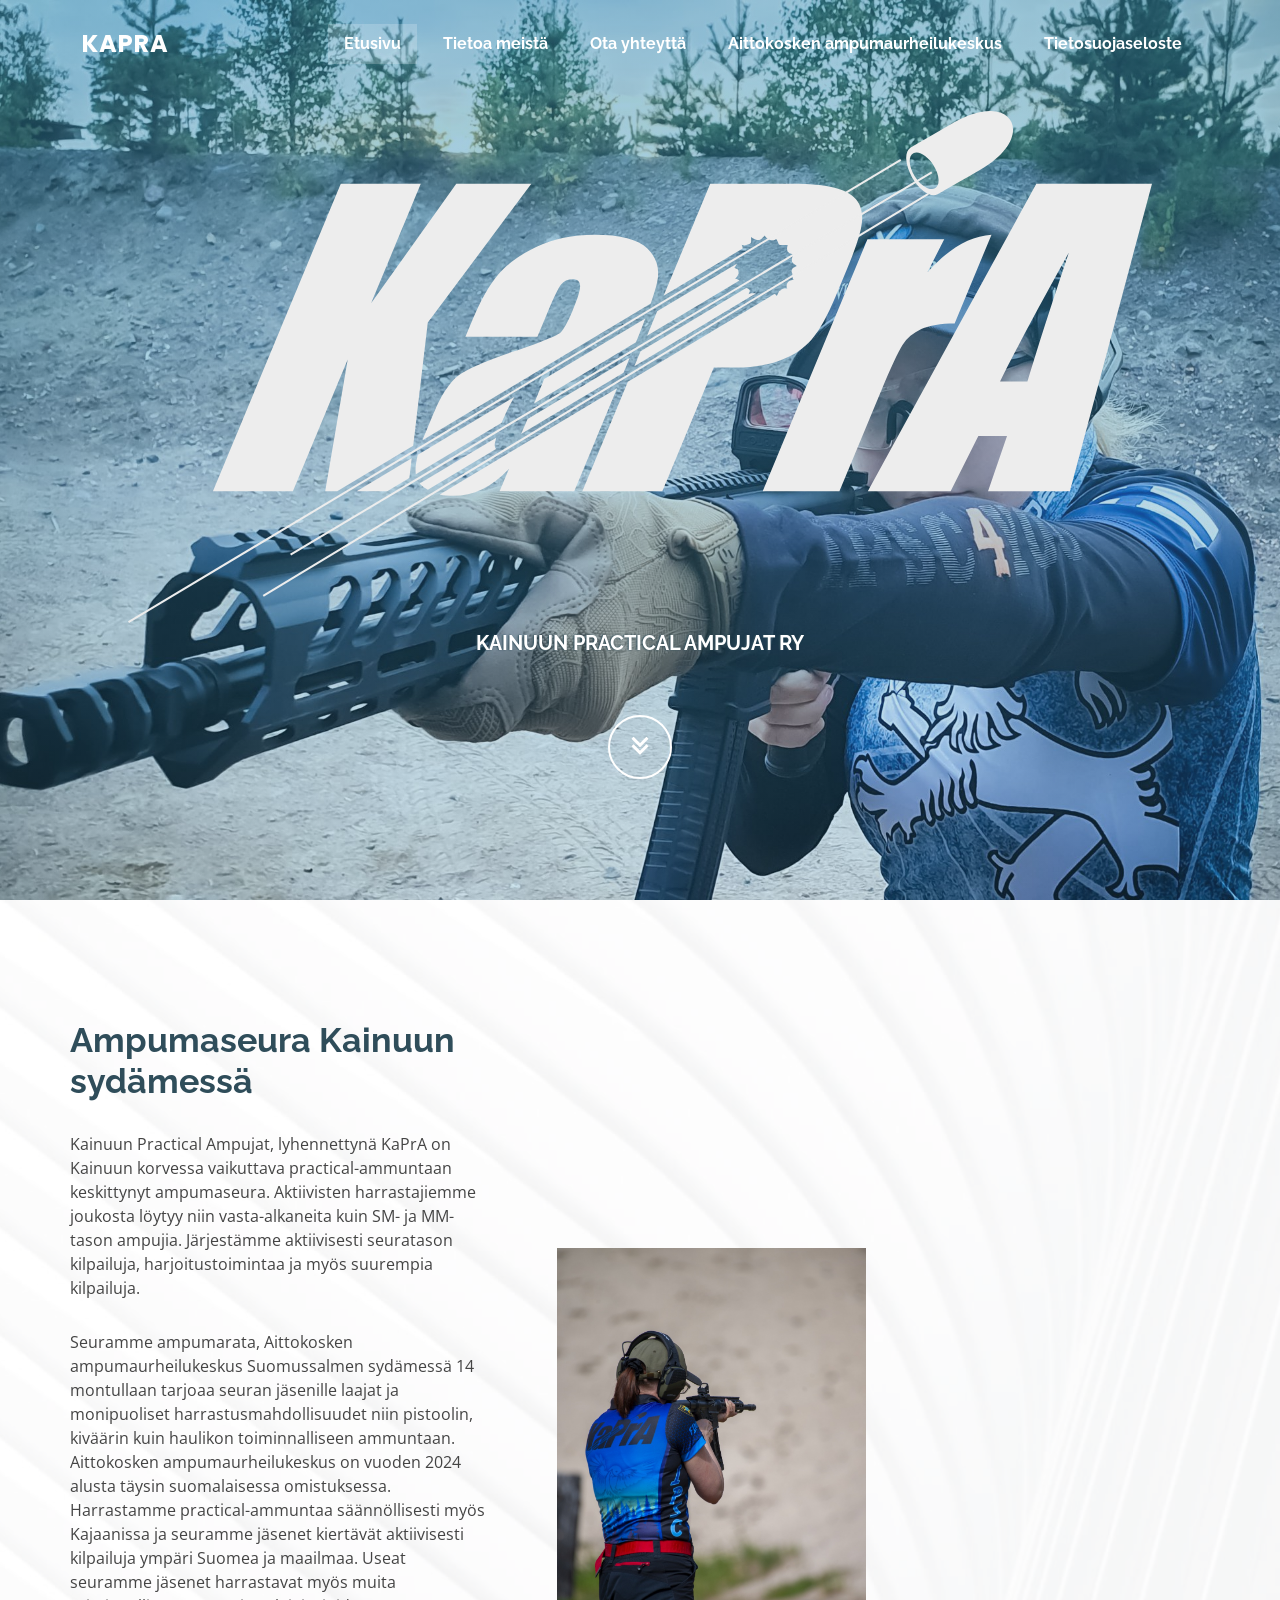
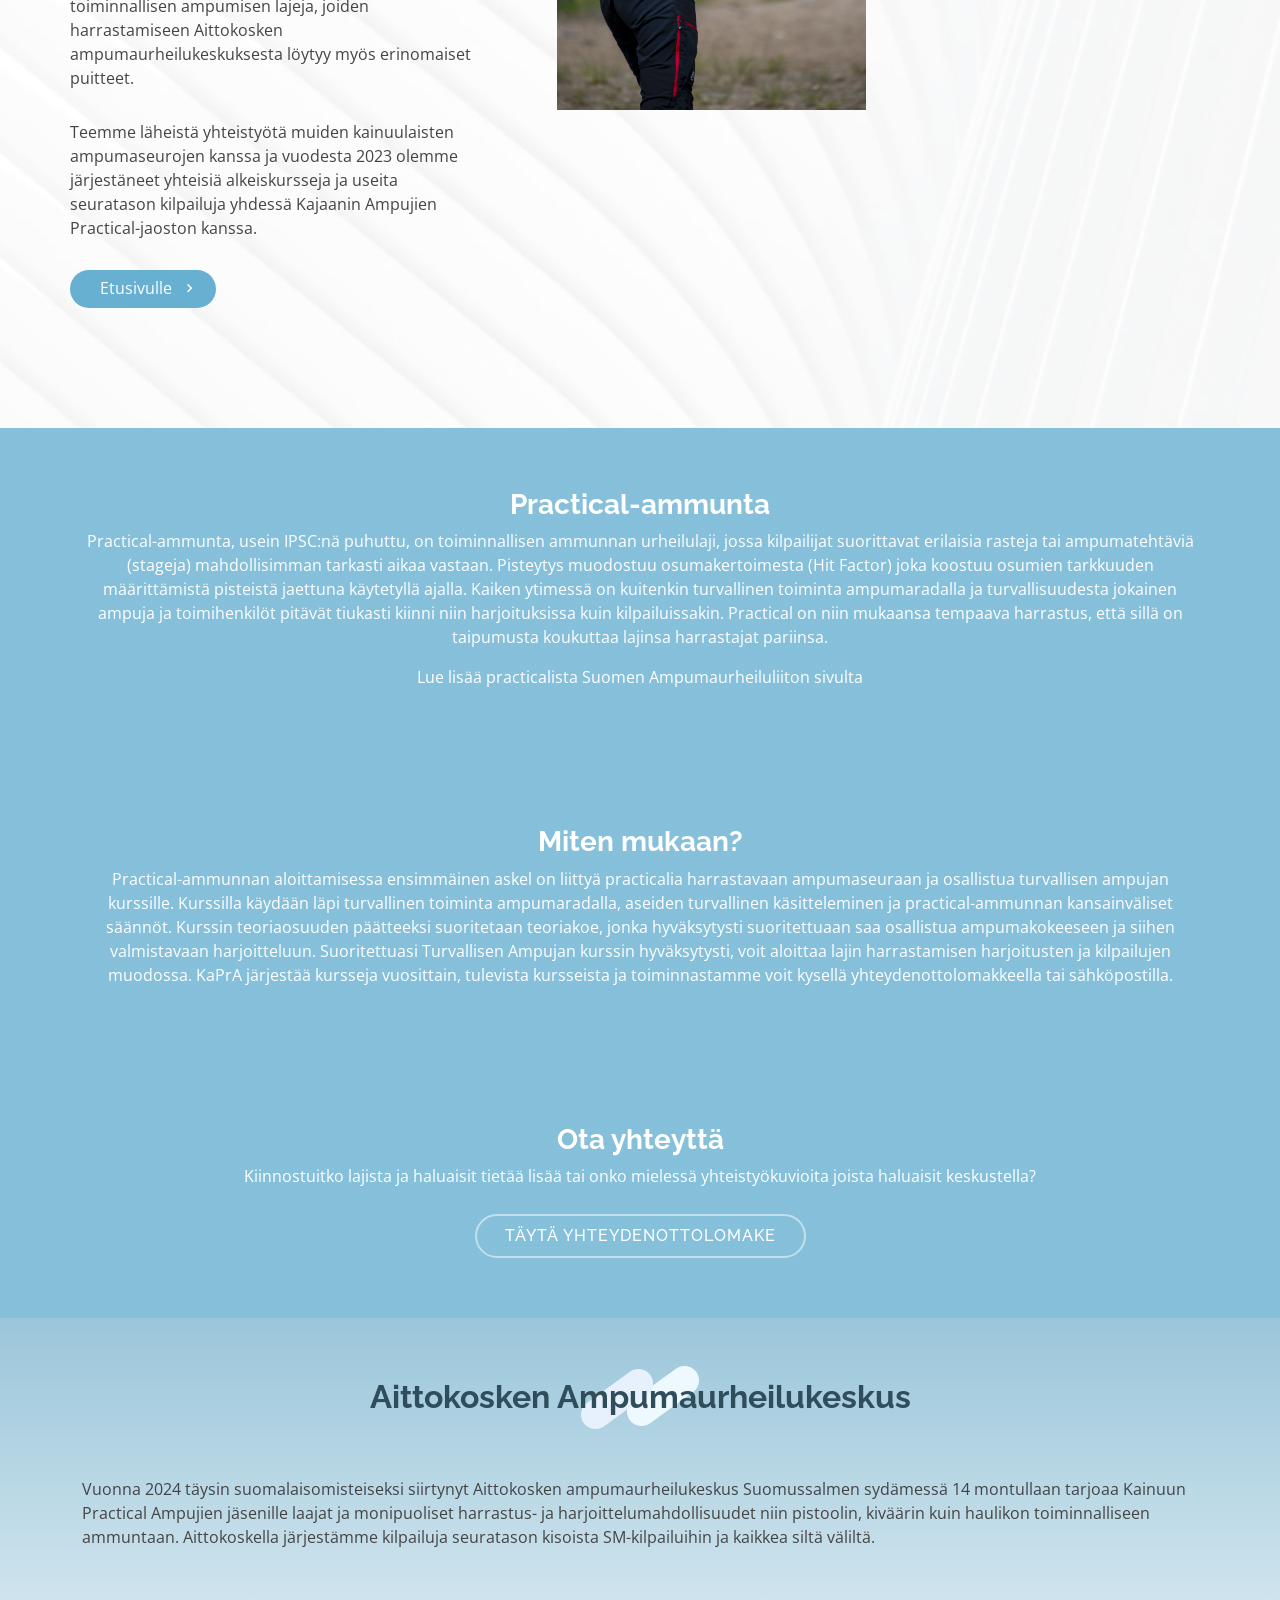
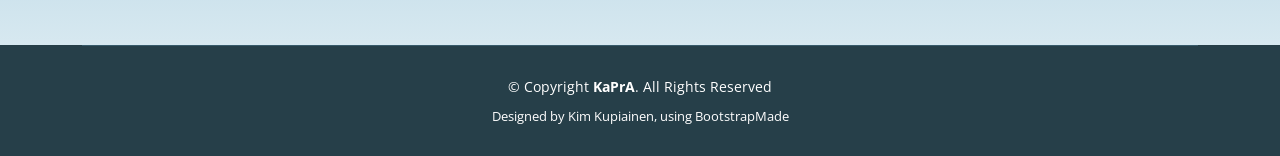
==== index.html @ f6833550 "minifying main to save 3kb and iterated on index.html. Let's see what happens." ====
<!DOCTYPE html>
<html lang="en">

<head>
  <meta charset="utf-8">
  <meta content="width=device-width, initial-scale=1.0" name="viewport">

  <title>Kainuun Practical Ampujat RY</title>
  <meta content="" name="description">
  <meta content="" name="keywords">

  <!-- Favicons -->
  <link href="assets/img/favicon.png" rel="icon">
  <link href="assets/img/apple-touch-icon.png" rel="apple-touch-icon">

  <!-- Google Fonts -->
  <link href="https://fonts.googleapis.com/css?family=Open+Sans:300,300i,400,400i,600,600i,700,700i|Raleway:300,300i,400,400i,500,500i,600,600i,700,700i|Poppins:300,300i,400,400i,500,500i,600,600i,700,700i" rel="stylesheet">

  <!-- Vendor CSS Files -->
  <link href="assets/vendor/aos/aos.css" rel="stylesheet">
  <link href="assets/vendor/bootstrap/css/bootstrap.min.css" rel="stylesheet">
  <link href="assets/vendor/bootstrap-icons/bootstrap-icons.css" rel="stylesheet">
  <link href="assets/vendor/boxicons/css/boxicons.min.css" rel="stylesheet">
  <link href="assets/vendor/glightbox/css/glightbox.min.css" rel="stylesheet">
  <link href="assets/vendor/swiper/swiper-bundle.min.css" rel="stylesheet">

  <!-- Template Main CSS File -->
  <link href="assets/css/style.css" rel="stylesheet">

  <!-- =======================================================
  * Template Name: Squadfree
  * Updated: Jan 29 2024 with Bootstrap v5.3.2
  * Template URL: https://bootstrapmade.com/squadfree-free-bootstrap-template-creative/
  * Author: BootstrapMade.com
  * License: https://bootstrapmade.com/license/
  ======================================================== -->
</head>
<body>

  <!-- ======= Header ======= -->
  <header id="header" class="fixed-top header-transparent">
    <div class="container d-flex align-items-center justify-content-between position-relative">

      <div class="logo">
        <h1 class="text-light"><a href="index.html"></span>KaPrA</a></h1>
        <!-- Uncomment below if you prefer to use an image logo -->
        <!--<a href="index.html"><img src="assets/img/kapra2.png" alt="" class="img-fluid"></a>-->
      </div>

      <nav id="navbar" class="navbar">
          <ul>
              <li><a class="nav-link scrollto active" href="#hero">Etusivu</a></li>
              <li><a class="nav-link scrollto" href="#about">Tietoa meistä</a></li>
              <li><a class="nav-link scrollto" href="#cta">Ota yhteyttä</a></li>
              <!-- <li><a class="nav-link scrollto" href="#portfolio">Kuvagalleria</a></li> -->
              <li><a class="nav-link scrollto" href="#contact">Aittokosken ampumaurheilukeskus</a></li>
			  <li><a href="tietosuojaseloste.html">Tietosuojaseloste</a></li>
          </ul>
        <i class="bi bi-list mobile-nav-toggle"></i>
      </nav><!-- .navbar -->

    </div>
  </header><!-- End Header -->

  <!-- ======= Hero Section ======= -->
  <section id="hero">
    <div class="hero-container" data-aos="fade-up">
      <h1><img src="assets/img/kapra.svg" alt="KAPRA" /></h1>
      <h2>Kainuun Practical Ampujat RY</h2>
      <a href="#about" class="btn-get-started scrollto"><i class="bx bx-chevrons-down"></i></a>
    </div>
  </section><!-- End Hero -->

  <main id="main">
      <!-- ======= About Section ======= -->
      <section id="about" class="about">
          <div class="container">

              <div class="row no-gutters">
                  <div class="content col-xl-5 d-flex align-items-stretch" data-aos="fade-up">
                      <div class="content">
                          <h3>Ampumaseura Kainuun sydämessä</h3>
                          <p>Kainuun Practical Ampujat, lyhennettynä KaPrA on Kainuun korvessa vaikuttava practical-ammuntaan keskittynyt ampumaseura. Aktiivisten harrastajiemme joukosta löytyy niin vasta-alkaneita kuin SM- ja MM-tason ampujia. Järjestämme aktiivisesti seuratason kilpailuja, harjoitustoimintaa ja myös suurempia kilpailuja. </p>

							<p>Seuramme ampumarata, Aittokosken ampumaurheilukeskus Suomussalmen sydämessä 14 montullaan tarjoaa seuran jäsenille laajat ja monipuoliset harrastusmahdollisuudet niin pistoolin, kiväärin kuin haulikon toiminnalliseen ammuntaan. Aittokosken ampumaurheilukeskus on vuoden 2024 alusta täysin suomalaisessa omistuksessa. Harrastamme practical-ammuntaa säännöllisesti myös Kajaanissa ja seuramme jäsenet kiertävät aktiivisesti kilpailuja ympäri Suomea ja maailmaa. Useat seuramme jäsenet harrastavat myös muita toiminnallisen ampumisen lajeja, joiden harrastamiseen Aittokosken ampumaurheilukeskuksesta löytyy myös erinomaiset puitteet.
</p>

                            <p>Teemme läheistä yhteistyötä muiden kainuulaisten ampumaseurojen kanssa ja vuodesta 2023 olemme järjestäneet yhteisiä alkeiskursseja ja useita seuratason kilpailuja yhdessä Kajaanin Ampujien Practical-jaoston kanssa.</p>
                          <a href="#" class="about-btn">Etusivulle<i class="bx bx-chevron-right"></i></a>
                      </div>
                  </div>
                  <div class="col-xl-7 d-flex align-items-stretch">
                      <div class="icon-boxes d-flex flex-column justify-content-center">
                          <div class="row">
                              <div class="col-md-6 icon-box" data-aos="fade-up" data-aos-delay="100">
							  <img src="assets/img/portfolio/Promo_Minirifle_34.jpg" alt="" class="img-fluid">
                              </div>
                          </div>
                      </div><!-- End .content-->
                  </div>
              </div>

          </div>
      </section><!-- End About Section -->


	  <section id="cta" class="cta">
          <div class="container" data-aos="zoom-in">

              <div class="text-center">
                  <h3>Practical-ammunta</h3>
                  <p>Practical-ammunta, usein IPSC:nä puhuttu, on 	toiminnallisen ammunnan urheilulaji, jossa kilpailijat suorittavat erilaisia rasteja tai ampumatehtäviä (stageja) mahdollisimman tarkasti aikaa vastaan. Pisteytys muodostuu osumakertoimesta (Hit Factor) joka koostuu osumien tarkkuuden määrittämistä pisteistä jaettuna käytetyllä ajalla. Kaiken ytimessä on kuitenkin turvallinen toiminta ampumaradalla ja turvallisuudesta jokainen ampuja ja toimihenkilöt pitävät tiukasti kiinni niin harjoituksissa kuin kilpailuissakin. Practical on niin mukaansa tempaava harrastus, että sillä on taipumusta koukuttaa lajinsa harrastajat pariinsa.</p>

				<p>Lue lisää practicalista <a href="https://www.ampumaurheiluliitto.fi/practical/">Suomen Ampumaurheiluliiton sivulta</a>
				</p>
              </div>
          </div>
      </section><!-- End Cta Section -->
	  

	  <section id="cta" class="cta">
          <div class="container" data-aos="zoom-in">

              <div class="text-center">
                  <h3>Miten mukaan?</h3>
                  <p> Practical-ammunnan aloittamisessa ensimmäinen askel on liittyä practicalia harrastavaan ampumaseuraan ja osallistua turvallisen ampujan kurssille. Kurssilla käydään läpi turvallinen toiminta ampumaradalla, aseiden turvallinen käsitteleminen ja practical-ammunnan kansainväliset säännöt. Kurssin teoriaosuuden päätteeksi suoritetaan teoriakoe, jonka hyväksytysti suoritettuaan saa osallistua ampumakokeeseen ja siihen valmistavaan harjoitteluun. Suoritettuasi Turvallisen Ampujan kurssin hyväksytysti, voit aloittaa lajin harrastamisen harjoitusten ja kilpailujen muodossa. KaPrA järjestää kursseja vuosittain, tulevista kursseista ja toiminnastamme voit kysellä yhteydenottolomakkeella tai sähköpostilla.</p>
              </div>
          </div>
      </section><!-- End Cta Section -->
	  
	        <!-- ======= Cta Section ======= -->
      <section id="cta" class="cta">
          <div class="container" data-aos="zoom-in">

              <div class="text-center">
                  <h3>Ota yhteyttä</h3>
                  <p>Kiinnostuitko lajista ja haluaisit tietää lisää tai onko mielessä yhteistyökuvioita joista haluaisit keskustella?</p>

                  <a class="cta-btn" href="https://forms.gle/bRELmK7Xmx8csUkL9">Täytä yhteydenottolomake</a>
              </div>
          </div>
      </section><!-- End Cta Section --> 


      <!-- ======= Contact Section ======= -->
      <section id="contact" class="contact section-bg">
          <div class="container" data-aos="fade-up">
              <div class="section-title">
                  <h2>Aittokosken Ampumaurheilukeskus</h2>
              </div>
              <div class="row">
                  <p>Vuonna 2024 täysin suomalaisomisteiseksi siirtynyt Aittokosken ampumaurheilukeskus Suomussalmen sydämessä 14 montullaan tarjoaa Kainuun Practical Ampujien jäsenille laajat ja monipuoliset harrastus- ja harjoittelumahdollisuudet niin pistoolin, kiväärin kuin haulikon toiminnalliseen ammuntaan. Aittokoskella järjestämme kilpailuja seuratason kisoista SM-kilpailuihin ja kaikkea siltä väliltä. </p>
              </div>
          </div>
      </section><!-- End Contact Section -->
       <div class="testimonials-slider swiper" data-aos="fade-up" data-aos-delay="100">
           <div class="swiper-wrapper">
               <div class="swiper-slide">
                   <div class="testimonial-item">
                       <div class="image-container" style="max-width: 100%; max-height: 400px;">
                        <img src="assets/img/Hoikka/yleiskuva1.png" class="testimonial-img" alt="">
                    </div>
                   </div>
               </div><!-- End testimonial item -->
               <div class="swiper-slide">
                   <div class="testimonial-item">
                       <div class="image-container" style="max-width: 100%; max-height: 400px;">
                           <img src="assets/img/Hoikka/yleiskuva2.png" class="testimonial-img" alt="">
                        </div>
                   </div>
               </div><!-- End testimonial item -->
               <div class="swiper-slide">
                   <div class="testimonial-item">
                       <div class="image-container" style="max-width: 100%; max-height: 400px;">
                           <img src="assets/img/Hoikka/yleiskuva3.png" class="testimonial-img" alt="">
                        </div>
                   </div>
               </div><!-- End testimonial item -->
           </div>
     <div class="swiper-pagination"></div>
 </div>

  </main><!-- End #main -->

  <!-- ======= Footer ======= -->
  <footer id="footer">
    <div class="container">
      <div class="copyright">
        &copy; Copyright <strong><span>KaPrA</span></strong>. All Rights Reserved
      </div>
      <div class="credits">
        Designed by <a href="https://kimkupiainen.com/">Kim Kupiainen</a>, using <a href="https://bootstrapmade.com/">BootstrapMade</a>
</div>
    </div>
  </footer><!-- End Footer -->

  <a href="#" class="back-to-top d-flex align-items-center justify-content-center"><i class="bi bi-arrow-up-short"></i></a>

  <!-- Vendor JS Files -->
  <script src="assets/vendor/purecounter/purecounter_vanilla.js"></script>
  <script src="assets/vendor/aos/aos.js"></script>
  <script src="assets/vendor/glightbox/js/glightbox.min.js"></script>
  <script src="assets/vendor/isotope-layout/isotope.pkgd.min.js"></script>
  <script src="assets/vendor/swiper/swiper-bundle.min.js"></script>

  <!-- Template Main JS File -->
  <script src="assets/js/minimain.js"></script>

</body>

</html>
---- assets/css/style.css ----
/**
* Template Name: Squadfree
* Updated: Jan 29 2024 with Bootstrap v5.3.2
* Template URL: https://bootstrapmade.com/squadfree-free-bootstrap-template-creative/
* Author: BootstrapMade.com
* License: https://bootstrapmade.com/license/
*/

/*--------------------------------------------------------------
# General
--------------------------------------------------------------*/
body {
  font-family: "Open Sans", sans-serif;
  color: #444444;
}

a {
    text-decoration: none;
    color: #67b0d1;
}
a:link{
	color:white;
	
}

a:hover {
  color: #8ec4dd;
  text-decoration: none;
}
.privacy h4 {
  font-size: 20px;
  font-weight: 700;
  margin-top: 30px;
  color: #2f4d5a;
}

.privacy ul {
  padding-left: 20px;
  list-style-type: disc;
}

.privacy li {
  margin-bottom: 10px;
}
h1,
h2,
h3,
h4,
h5,
h6 {
  font-family: "Raleway", sans-serif;
}

#main {
  margin-top: 90px;
}

/*--------------------------------------------------------------
# Back to top button
--------------------------------------------------------------*/
.back-to-top {
  position: fixed;
  visibility: hidden;
  opacity: 0;
  right: 15px;
  bottom: 15px;
  z-index: 998;
  background: #67b0d1;
  width: 40px;
  height: 40px;
  border-radius: 50px;
  transition: all 0.4s;
}

.back-to-top i {
  font-size: 24px;
  color: #fff;
  line-height: 0;
}

.back-to-top:hover {
  background: #86c0da;
  color: #fff;
}

.back-to-top.active {
  visibility: visible;
  opacity: 1;
}

/*--------------------------------------------------------------
# Disable aos animation delay on mobile devices
--------------------------------------------------------------*/
@media screen and (max-width: 768px) {
  [data-aos-delay] {
    transition-delay: 0 !important;
  }
}

/*--------------------------------------------------------------
# Header
--------------------------------------------------------------*/
#header {
  transition: all 0.5s;
  z-index: 997;
  transition: all 0.5s;
  padding: 24px 0;
  background: rgba(103, 176, 209, 0.8);
}

#header.header-transparent {
  background: transparent;
}

#header.header-scrolled {
  background: rgba(55, 142, 181, 0.9);
  padding: 12px;
}

    #header .logo h1 {
        font-size: 24px;
        margin: 0;
        line-height: 1;
        font-weight: 700;
        letter-spacing: 1px;
        font-family: "Poppins", sans-serif;
        text-transform: uppercase;
    }

#header .logo h1 a,
#header .logo h1 a:hover {
  color: #fff;
  text-decoration: none;
}

    #header .logo img {
        padding: 0;
        margin: 0;
        max-height: 40px;
    }

@media (max-width: 768px) {
  #header.header-scrolled {
    padding: 15px 0;
  }
}

/*--------------------------------------------------------------
# Navigation Menu
--------------------------------------------------------------*/
/**
* Desktop Navigation 
*/
.navbar {
  padding: 0;
  position: static;
}

.navbar ul {
  margin: 0;
  padding: 0;
  display: inline-flex;
  list-style: none;
  align-items: center;
}

.navbar li {
  position: relative;
}

.navbar a,
.navbar a:focus {
  display: flex;
  align-items: center;
  justify-content: space-between;
  padding: 8px 16px;
  margin-left: 10px;
  font-family: "Raleway", sans-serif;
  font-size: 16px;
  font-weight: 700;
  color: #fff;
  white-space: nowrap;
  transition: 0.3s;
}

.navbar a i,
.navbar a:focus i {
  font-size: 12px;
  line-height: 0;
  margin-left: 5px;
}

.navbar a:hover,
.navbar .active,
.navbar .active:focus,
.navbar li:hover>a {
  background: rgba(255, 255, 255, 0.2);
}

.navbar .dropdown ul {
  display: block;
  position: absolute;
  left: 10px;
  top: calc(100% + 30px);
  margin: 0;
  padding: 10px 0;
  z-index: 99;
  opacity: 0;
  visibility: hidden;
  background: #fff;
  box-shadow: 0px 0px 30px rgba(127, 137, 161, 0.25);
  transition: 0.3s;
}

.navbar .dropdown ul li {
  min-width: 200px;
}

.navbar .dropdown ul a {
  padding: 10px 20px;
  font-size: 15px;
  text-transform: none;
  font-weight: 600;
  color: #2f4d5a;
}

.navbar .dropdown ul a i {
  font-size: 12px;
}

.navbar .dropdown ul a:hover,
.navbar .dropdown ul .active:hover,
.navbar .dropdown ul li:hover>a {
  color: #67b0d1;
}

.navbar .dropdown:hover>ul {
  opacity: 1;
  top: 100%;
  visibility: visible;
}

.navbar .megamenu {
  position: static;
}

.navbar .megamenu ul {
  margin: 0;
  padding: 10px;
  display: block;
  position: absolute;
  top: 130%;
  left: 0;
  right: 0;
  visibility: hidden;
  opacity: 0;
  display: flex;
  transition: 0.3s;
  border-radius: 4px;
  z-index: 99;
}

.navbar .megamenu ul li {
  flex: 1;
}

.navbar .megamenu ul li strong {
  padding: 10px 0 10px 20px;
  display: block;
}

.navbar .megamenu ul li a,
.navbar .megamenu ul li:hover>a {
  color: rgba(var(--color-white-rgb), 0.5);
  background: none;
  padding: 8px 10px;
}

.navbar .megamenu ul li a:hover,
.navbar .megamenu ul li .active,
.navbar .megamenu ul li .active:hover {
  color: #67b0d1;
}

.navbar .megamenu:hover>ul {
  opacity: 1;
  top: 100%;
  visibility: visible;
}

.navbar .dropdown .dropdown ul {
  top: 0;
  left: calc(100% - 30px);
  visibility: hidden;
}

.navbar .dropdown .dropdown:hover>ul {
  opacity: 1;
  top: 0;
  left: 100%;
  visibility: visible;
}

@media (max-width: 1366px) {
  .navbar .dropdown .dropdown ul {
    left: -90%;
  }

  .navbar .dropdown .dropdown:hover>ul {
    left: -100%;
  }
}

/**
* Mobile Navigation 
*/
.mobile-nav-toggle {
  color: #fff;
  font-size: 28px;
  cursor: pointer;
  display: none;
  line-height: 0;
  transition: 0.5s;
}

@media (max-width: 991px) {
  .mobile-nav-toggle {
    display: block;
  }

  .navbar ul {
    display: none;
  }
}

.navbar-mobile {
  position: fixed;
  overflow: hidden;
  top: 0;
  right: 0;
  left: 0;
  bottom: 0;
  background: rgba(43, 111, 142, 0.9);
  transition: 0.3s;
}

.navbar-mobile .mobile-nav-toggle {
  position: absolute;
  top: 15px;
  right: 15px;
}

.navbar-mobile ul {
  display: block;
  position: absolute;
  top: 55px;
  right: 15px;
  bottom: 15px;
  left: 15px;
  padding: 10px 0;
  background-color: #fff;
  overflow-y: auto;
  transition: 0.3s;
}

.navbar-mobile a,
.navbar-mobile a:focus {
  padding: 10px 20px;
  font-size: 15px;
  color: #2f4d5a;
}

.navbar-mobile a:hover,
.navbar-mobile .active,
.navbar-mobile li:hover>a {
  color: #67b0d1;
}

.navbar-mobile .getstarted,
.navbar-mobile .getstarted:focus {
  margin: 15px;
}

.navbar-mobile .dropdown ul {
  position: static;
  display: none;
  margin: 10px 20px;
  padding: 10px 0;
  z-index: 99;
  opacity: 1;
  visibility: visible;
  background: #fff;
  box-shadow: 0px 0px 30px rgba(127, 137, 161, 0.25);
}

.navbar-mobile .dropdown ul li {
  min-width: 200px;
}

.navbar-mobile .dropdown ul a {
  padding: 10px 20px;
}

.navbar-mobile .dropdown ul a i {
  font-size: 12px;
}

.navbar-mobile .dropdown ul a:hover,
.navbar-mobile .dropdown ul .active:hover,
.navbar-mobile .dropdown ul li:hover>a {
  color: #67b0d1;
}

.navbar-mobile .dropdown>.dropdown-active {
  display: block;
}

.navbar-mobile .megamenu ul li a,
.navbar-mobile .megamenu ul li:hover>a {
  color: rgba(var(--color-white-rgb), 0.5);
  background: none;
}

.navbar-mobile .megamenu ul li a:hover,
.navbar-mobile .megamenu ul li .active,
.navbar-mobile .megamenu ul li .active:hover {
  color: #67b0d1;
}

/*--------------------------------------------------------------
# Hero Section
--------------------------------------------------------------*/
#hero {
  width: 100%;
  height: 100vh;
  background: linear-gradient(rgba(55, 142, 181, 0.5), rgba(55, 142, 181, 0.2)), url("../img/hero-bg.jpg") top center;
  background-size: cover;
  position: relative;
  margin-bottom: -90px;
}

    #hero .hero-container {
        position: absolute;
        bottom: 10%;
        top: 10%;
        left: 10%;
        right: 10%;
        display: flex;
        justify-content: center;
        align-items: center;
        flex-direction: column;
        text-align: center;
    }

    #hero h1 {
        margin: 1% 1%% 1% 1%;
        font-size: 64px;
        font-weight: 700;
        line-height: 56px;
        text-transform: uppercase;
        color: #fff;
        text-shadow: -1px 0 2px #2f4d5a;
    }
    #hero img {
        max-width: 100%;
        height: auto; 
    }


#hero h2 {
  color: #fff;
  margin-bottom: 50px;
  font-size: 20px;
  text-transform: uppercase;
  font-weight: 700;
  text-shadow: -1px 0 2px #2f4d5a;
}

#hero .btn-get-started {
  font-size: 36px;
  display: inline-block;
  padding: 4px 0;
  border-radius: 50px;
  transition: 0.3s ease-in-out;
  margin: 10px;
  width: 64px;
  height: 64px;
  text-align: center;
  border: 2px solid #fff;
  color: #fff;
}

#hero .btn-get-started:hover {
  padding-top: 8px;
  background: rgba(255, 255, 255, 0.15);
}

@media (min-width: 1024px) {
  #hero {
    background-attachment: fixed;
  }
}

@media (max-width: 768px) {
  #hero h1 {
    font-size: 28px;
    line-height: 36px;
  }

  #hero h2 {
    font-size: 18px;
    line-height: 24px;
    margin-bottom: 30px;
  }
}

/*--------------------------------------------------------------
# Sections General
--------------------------------------------------------------*/
section {
  padding: 60px 0;
  overflow: hidden;
}

.section-bg {
  background-color: #f4f9fc;
}

.section-title {
  text-align: center;
  padding-bottom: 30px;
}

.section-title h2 {
  font-size: 32px;
  font-weight: bold;
  position: relative;
  margin-bottom: 30px;
  color: #2f4d5a;
  z-index: 2;
}

.section-title h2::after {
  content: "";
  position: absolute;
  left: 50%;
  top: 50%;
  transform: translate(-50%, -50%);
  width: 122px;
  height: 66px;
  background: url(../img/section-title-bg.png) no-repeat;
  z-index: -1;
}

.section-title p {
  margin-bottom: 0;
}

/*--------------------------------------------------------------
# Breadcrumbs
--------------------------------------------------------------*/
.breadcrumbs {
  padding: 15px 0;
  background-color: #f8fbfd;
  min-height: 40px;
}

.breadcrumbs h2 {
  font-size: 24px;
  font-weight: 300;
}

.breadcrumbs ol {
  display: flex;
  flex-wrap: wrap;
  list-style: none;
  padding: 0;
  margin: 0;
  font-size: 14px;
}

.breadcrumbs ol li+li {
  padding-left: 10px;
}

.breadcrumbs ol li+li::before {
  display: inline-block;
  padding-right: 10px;
  color: #6c757d;
  content: "/";
}

@media (max-width: 768px) {
  .breadcrumbs .d-flex {
    display: block !important;
  }

  .breadcrumbs ol {
    display: block;
  }

  .breadcrumbs ol li {
    display: inline-block;
  }
}

/*--------------------------------------------------------------
# About
--------------------------------------------------------------*/
.about {
  background: url("../img/about-bg.jpg") center center no-repeat;
  background-size: cover;
  padding: 60px 0;
  position: relative;
}

.about::before {
  content: "";
  position: absolute;
  left: 0;
  right: 0;
  top: 0;
  bottom: 0;
  background: rgba(255, 255, 255, 0.75);
  z-index: 9;
}

.about .container {
  position: relative;
  z-index: 10;
}

.about .content {
  padding: 30px 30px 30px 0;
}

.about .content h3 {
  font-weight: 700;
  font-size: 34px;
  color: #2f4d5a;
  margin-bottom: 30px;
}

.about .content p {
  margin-bottom: 30px;
}

.about .content .about-btn {
  display: inline-block;
  background: #67b0d1;
  padding: 6px 44px 8px 30px;
  color: #fff;
  border-radius: 50px;
  transition: 0.3s;
  position: relative;
}

.about .content .about-btn i {
  font-size: 18px;
  position: absolute;
  right: 18px;
  top: 9px;
}

.about .content .about-btn:hover {
  background: #7bbad7;
}

.about .icon-boxes .icon-box {
  margin-top: 30px;
}

.about .icon-boxes .icon-box i {
  font-size: 40px;
  color: #67b0d1;
  margin-bottom: 10px;
}

.about .icon-boxes .icon-box h4 {
  font-size: 20px;
  font-weight: 700;
  margin: 0 0 10px 0;
}

.about .icon-boxes .icon-box p {
  font-size: 15px;
  color: #848484;
}

@media (max-width: 1200px) {
  .about .content {
    padding-right: 0;
  }
}

@media (max-width: 768px) {
  .about {
    text-align: center;
  }
}

/*--------------------------------------------------------------
# Services
--------------------------------------------------------------*/
.services .icon-box {
  padding: 30px;
  position: relative;
  overflow: hidden;
  background: #fff;
  box-shadow: 0 0 29px 0 rgba(68, 88, 144, 0.12);
  transition: all 0.3s ease-in-out;
  border-radius: 8px;
  z-index: 1;
}

.services .icon-box::before {
  content: "";
  position: absolute;
  background: white;
  right: 0;
  left: 0;
  bottom: 0;
  top: 100%;
  transition: all 0.3s;
  z-index: -1;
}

.services .icon-box:hover::before {
  background: #67b0d1;
  top: 0;
  border-radius: 0px;
}

.services .icon {
  margin-bottom: 15px;
}

.services .icon i {
  font-size: 48px;
  line-height: 1;
  color: #67b0d1;
  transition: all 0.3s ease-in-out;
}

.services .title {
  font-weight: 700;
  margin-bottom: 15px;
  font-size: 18px;
}

.services .title a {
  color: #111;
}

.services .description {
  font-size: 15px;
  line-height: 28px;
  margin-bottom: 0;
}

.services .icon-box:hover .title a,
.services .icon-box:hover .description {
  color: #fff;
}

.services .icon-box:hover .icon i {
  color: #fff;
}

/*--------------------------------------------------------------
# Counts
--------------------------------------------------------------*/
.counts {
  padding-bottom: 30px;
}

.counts .count-box {
  padding: 30px;
  width: 100%;
}

.counts .count-box i {
  display: block;
  font-size: 44px;
  color: #67b0d1;
  float: left;
  line-height: 0;
}

.counts .count-box span {
  font-size: 48px;
  line-height: 40px;
  display: block;
  font-weight: 700;
  color: #2f4d5a;
  margin-left: 60px;
}

.counts .count-box p {
  padding: 15px 0 0 0;
  margin: 0 0 0 60px;
  font-family: "Raleway", sans-serif;
  font-size: 14px;
  color: #49788c;
}

.counts .count-box a {
  font-weight: 600;
  display: block;
  margin-top: 20px;
  color: #49788c;
  font-size: 15px;
  font-family: "Poppins", sans-serif;
  transition: ease-in-out 0.3s;
}

.counts .count-box a:hover {
  color: #6e9fb4;
}

/*--------------------------------------------------------------
# Cta
--------------------------------------------------------------*/
.cta {
  background: linear-gradient(rgba(103, 176, 209, 0.8), rgba(103, 176, 209, 0.8)), url("../img/cta-bg2.jpg") fixed center center;
  background-size: cover;
  padding: 60px 0;
}

.cta h3 {
  color: #fff;
  font-size: 28px;
  font-weight: 700;
}

.cta p {
  color: #fff;
}

.cta .cta-btn {
  font-family: "Raleway", sans-serif;
  text-transform: uppercase;
  font-weight: 500;
  font-size: 16px;
  letter-spacing: 1px;
  display: inline-block;
  padding: 8px 28px;
  border-radius: 25px;
  transition: 0.5s;
  margin-top: 10px;
  border: 2px solid rgba(255, 255, 255, 0.5);
  color: #fff;
}

.cta .cta-btn:hover {
  border-color: #fff;
}

/*--------------------------------------------------------------
# Portfolio
--------------------------------------------------------------*/
.portfolio .portfolio-item {
  margin-bottom: 30px;
}

.portfolio #portfolio-flters {
  padding: 0;
  margin: 0 auto 35px auto;
  list-style: none;
  text-align: center;
  background: #ecf5f9;
  border-radius: 50px;
  padding: 2px 15px;
}

.portfolio #portfolio-flters li {
  cursor: pointer;
  display: inline-block;
  padding: 10px 15px 8px 15px;
  font-size: 14px;
  font-weight: 600;
  line-height: 1;
  text-transform: uppercase;
  color: #2f4d5a;
  margin-bottom: 5px;
  transition: all 0.3s ease-in-out;
}

.portfolio #portfolio-flters li:hover,
.portfolio #portfolio-flters li.filter-active {
  color: #67b0d1;
}

.portfolio #portfolio-flters li:last-child {
  margin-right: 0;
}

.portfolio .portfolio-wrap {
  transition: 0.3s;
  position: relative;
  overflow: hidden;
  z-index: 1;
}

.portfolio .portfolio-wrap::before {
  content: "";
  background: rgba(255, 255, 255, 0.5);
  position: absolute;
  left: 0;
  right: 0;
  top: 0;
  bottom: 0;
  transition: all ease-in-out 0.3s;
  z-index: 2;
  opacity: 0;
}

.portfolio .portfolio-wrap .portfolio-links {
  opacity: 1;
  left: 0;
  right: 0;
  bottom: -60px;
  z-index: 3;
  position: absolute;
  transition: all ease-in-out 0.3s;
  display: flex;
  justify-content: center;
}

.portfolio .portfolio-wrap .portfolio-links a {
  color: #fff;
  font-size: 28px;
  text-align: center;
  background: rgba(103, 176, 209, 0.75);
  transition: 0.3s;
  width: 100%;
}

.portfolio .portfolio-wrap .portfolio-links a:hover {
  background: rgba(103, 176, 209, 0.95);
}

.portfolio .portfolio-wrap .portfolio-links a+a {
  border-left: 1px solid #8ec4dd;
}

.portfolio .portfolio-wrap:hover::before {
  top: 0;
  left: 0;
  right: 0;
  bottom: 0;
  opacity: 1;
}

.portfolio .portfolio-wrap:hover .portfolio-links {
  opacity: 1;
  bottom: 0;
}

/*--------------------------------------------------------------
# Portfolio Details
--------------------------------------------------------------*/
.portfolio-details {
  padding-top: 40px;
}

.portfolio-details .portfolio-details-slider img {
  width: 100%;
}

.portfolio-details .portfolio-details-slider .swiper-pagination {
  margin-top: 20px;
  position: relative;
}

.portfolio-details .portfolio-details-slider .swiper-pagination .swiper-pagination-bullet {
  width: 12px;
  height: 12px;
  background-color: #fff;
  opacity: 1;
  border: 1px solid #67b0d1;
}

.portfolio-details .portfolio-details-slider .swiper-pagination .swiper-pagination-bullet-active {
  background-color: #67b0d1;
}

.portfolio-details .portfolio-info {
  padding: 30px;
  box-shadow: 0px 0 30px rgba(47, 77, 90, 0.08);
}

.portfolio-details .portfolio-info h3 {
  font-size: 22px;
  font-weight: 700;
  margin-bottom: 20px;
  padding-bottom: 20px;
  border-bottom: 1px solid #eee;
}

.portfolio-details .portfolio-info ul {
  list-style: none;
  padding: 0;
  font-size: 15px;
}

.portfolio-details .portfolio-info ul li+li {
  margin-top: 10px;
}

.portfolio-details .portfolio-description {
  padding-top: 30px;
}

.portfolio-details .portfolio-description h2 {
  font-size: 26px;
  font-weight: 700;
  margin-bottom: 20px;
}

.portfolio-details .portfolio-description p {
  padding: 0;
}

/*--------------------------------------------------------------
# Testimonials
--------------------------------------------------------------*/
.testimonials .testimonials-carousel,
.testimonials .testimonials-slider {
  overflow: hidden;
}

.testimonials .testimonials-carousel,
.testimonials .testimonials-slider {
  overflow: hidden;
}

.testimonials .testimonial-item {
  box-sizing: content-box;
  text-align: center;
  min-height: 320px;
}

.testimonials .testimonial-item .testimonial-img {
  width: 90px;
  max-height: fit-content;
  border-radius: 50%;
  margin: 0 auto;
}

.testimonials .testimonial-item h3 {
  font-size: 18px;
  font-weight: bold;
  margin: 10px 0 5px 0;
  color: #111;
}

.testimonials .testimonial-item h4 {
  font-size: 14px;
  color: #999;
  margin: 0;
}

.testimonials .testimonial-item .quote-icon-left,
.testimonials .testimonial-item .quote-icon-right {
  color: #d5e9f2;
  font-size: 26px;
}

.testimonials .testimonial-item .quote-icon-left {
  display: inline-block;
  left: -5px;
  position: relative;
}

.testimonials .testimonial-item .quote-icon-right {
  display: inline-block;
  right: -5px;
  position: relative;
  top: 10px;
}

.testimonials .testimonial-item p {
  font-style: italic;
  margin: 0 15px 15px 15px;
  padding: 20px;
  background: #fff;
  position: relative;
  margin-bottom: 35px;
  border-radius: 6px;
  box-shadow: 0px 2px 15px rgba(0, 0, 0, 0.1);
}

.testimonials .testimonial-item p::after {
  content: "";
  width: 0;
  height: 0;
  border-top: 20px solid #fff;
  border-right: 20px solid transparent;
  border-left: 20px solid transparent;
  position: absolute;
  bottom: -20px;
  left: calc(50% - 20px);
}

.testimonials .swiper-pagination {
  margin-top: 20px;
  position: relative;
}

.testimonials .swiper-pagination .swiper-pagination-bullet {
  width: 12px;
  height: 12px;
  background-color: #fff;
  opacity: 1;
  border: 1px solid #67b0d1;
}

.testimonials .swiper-pagination .swiper-pagination-bullet-active {
  background-color: #67b0d1;
}

/*--------------------------------------------------------------
# Team
--------------------------------------------------------------*/
.team .member {
  text-align: center;
  margin-bottom: 80px;
  position: relative;
}

.team .member .pic {
  overflow: hidden;
}

.team .member .member-info {
  position: absolute;
  top: 85%;
  left: 20px;
  right: 20px;
  background: #fff;
  padding: 20px 0;
  color: #2f4d5a;
  box-shadow: 0px 2px 15px rgba(0, 0, 0, 0.1);
  max-height: 95px;
  overflow: hidden;
  transition: max-height 0.5s ease-in-out;
}

.team .member:hover .member-info {
  max-height: 300px;
}

.team .member h4 {
  font-weight: 700;
  margin-bottom: 10px;
  font-size: 16px;
  color: #2f4d5a;
  position: relative;
  padding-bottom: 10px;
}

.team .member h4::after {
  content: "";
  position: absolute;
  display: block;
  width: 50px;
  height: 1px;
  background: #b1cbd7;
  bottom: 0;
  left: calc(50% - 25px);
}

.team .member span {
  font-style: italic;
  display: block;
  font-size: 13px;
}

.team .member .social {
  margin-top: 15px;
}

.team .member .social a {
  transition: color 0.3s;
  color: #52869d;
}

.team .member .social a:hover {
  color: #67b0d1;
}

.team .member .social i {
  font-size: 16px;
  margin: 0 2px;
}

@media (max-width: 992px) {
  .team .member {
    margin-bottom: 110px;
  }
}

/*--------------------------------------------------------------
# Contact
--------------------------------------------------------------*/
.contact {
    background: linear-gradient(rgba(55, 142, 181, 0.5), rgba(55, 142, 181, 0.2));
    background-size: cover;
    padding-bottom: 80px;
}

.contact .info-box {
  color: #444444;
  background: #fff;
  text-align: center;
  box-shadow: 0 0 30px rgba(214, 215, 216, 0.6);
  padding: 20px 0 30px 0;
}

.contact .info-box i {
  font-size: 32px;
  color: #67b0d1;
  border-radius: 50%;
  padding: 8px;
  border: 2px dotted #f0f7fa;
}

.contact .info-box h3 {
  font-size: 20px;
  color: #777777;
  font-weight: 700;
  margin: 10px 0;
}

.contact .info-box p {
  padding: 0;
  line-height: 24px;
  font-size: 14px;
  margin-bottom: 0;
}


/*--------------------------------------------------------------
# Footer
--------------------------------------------------------------*/
#footer {
  background: #263f49;
  padding: 0 0 30px 0;
  color: #fff;
  font-size: 14px;
}

#footer .footer-top {
  padding: 60px 0 30px 0;
}

#footer .footer-top .footer-info {
  margin-top: -90px;
  margin-bottom: 15px;
  background: white;
  color: #2f4d5a;
  border-top: 4px solid #67b0d1;
  text-align: center;
  padding: 30px 20px;
}

#footer .footer-top .footer-info h3 {
  font-size: 24px;
  margin: 0 0 20px 0;
  padding: 2px 0 2px 0;
  line-height: 1;
  font-weight: 700;
}

#footer .footer-top .footer-info p {
  font-size: 14px;
  line-height: 24px;
  margin-bottom: 0;
  font-family: "Raleway", sans-serif;
}

#footer .footer-top .social-links a {
  font-size: 18px;
  display: inline-block;
  background: #2f4d5a;
  color: #fff;
  line-height: 1;
  padding: 8px 0;
  margin-right: 4px;
  border-radius: 50%;
  text-align: center;
  width: 36px;
  height: 36px;
  transition: 0.3s;
}

#footer .footer-top .social-links a:hover {
  background: #67b0d1;
  color: #fff;
  text-decoration: none;
}

#footer .footer-top h4 {
  font-size: 16px;
  font-weight: 600;
  color: #fff;
  position: relative;
  padding-bottom: 12px;
}

#footer .footer-top .footer-links {
  margin-bottom: 30px;
}

#footer .footer-top .footer-links ul {
  list-style: none;
  padding: 0;
  margin: 0;
}

#footer .footer-top .footer-links ul i {
  padding-right: 2px;
  color: #b5d9e9;
  font-size: 18px;
  line-height: 1;
}

#footer .footer-top .footer-links ul li {
  padding: 10px 0;
  display: flex;
  align-items: center;
}

#footer .footer-top .footer-links ul li:first-child {
  padding-top: 0;
}

#footer .footer-top .footer-links ul a {
  color: #fff;
  transition: 0.3s;
  display: inline-block;
  line-height: 1;
}

#footer .footer-top .footer-links ul a:hover {
  color: #a2cfe3;
}

#footer .footer-top .footer-newsletter form {
  margin-top: 30px;
  background: #fff;
  padding: 6px 10px;
  position: relative;
  border-radius: 4;
}

#footer .footer-top .footer-newsletter form input[type=email] {
  border: 0;
  padding: 4px;
  width: calc(100% - 110px);
}

#footer .footer-top .footer-newsletter form input[type=submit] {
  position: absolute;
  top: 0;
  right: 0;
  bottom: 0;
  border: 0;
  background: none;
  font-size: 16px;
  padding: 0 20px;
  background: #67b0d1;
  color: #fff;
  transition: 0.3s;
  border-radius: 4;
}

#footer .footer-top .footer-newsletter form input[type=submit]:hover {
  background: #409cc5;
}

#footer .copyright {
  border-top: 1px solid #385b6b;
  text-align: center;
  padding-top: 30px;
}

#footer .credits {
  padding-top: 10px;
  text-align: center;
  font-size: 13px;
  color: #fff;
}

@media (max-width: 575px) {
  #footer .footer-top .footer-info {
    margin: -20px 0 30px 0;
  }
}
.image-container {
    display: flex;
    justify-content: center;
    align-items: center;
    overflow: hidden;
}

    .image-container img {
        width: 100%;
        height: auto;
    }
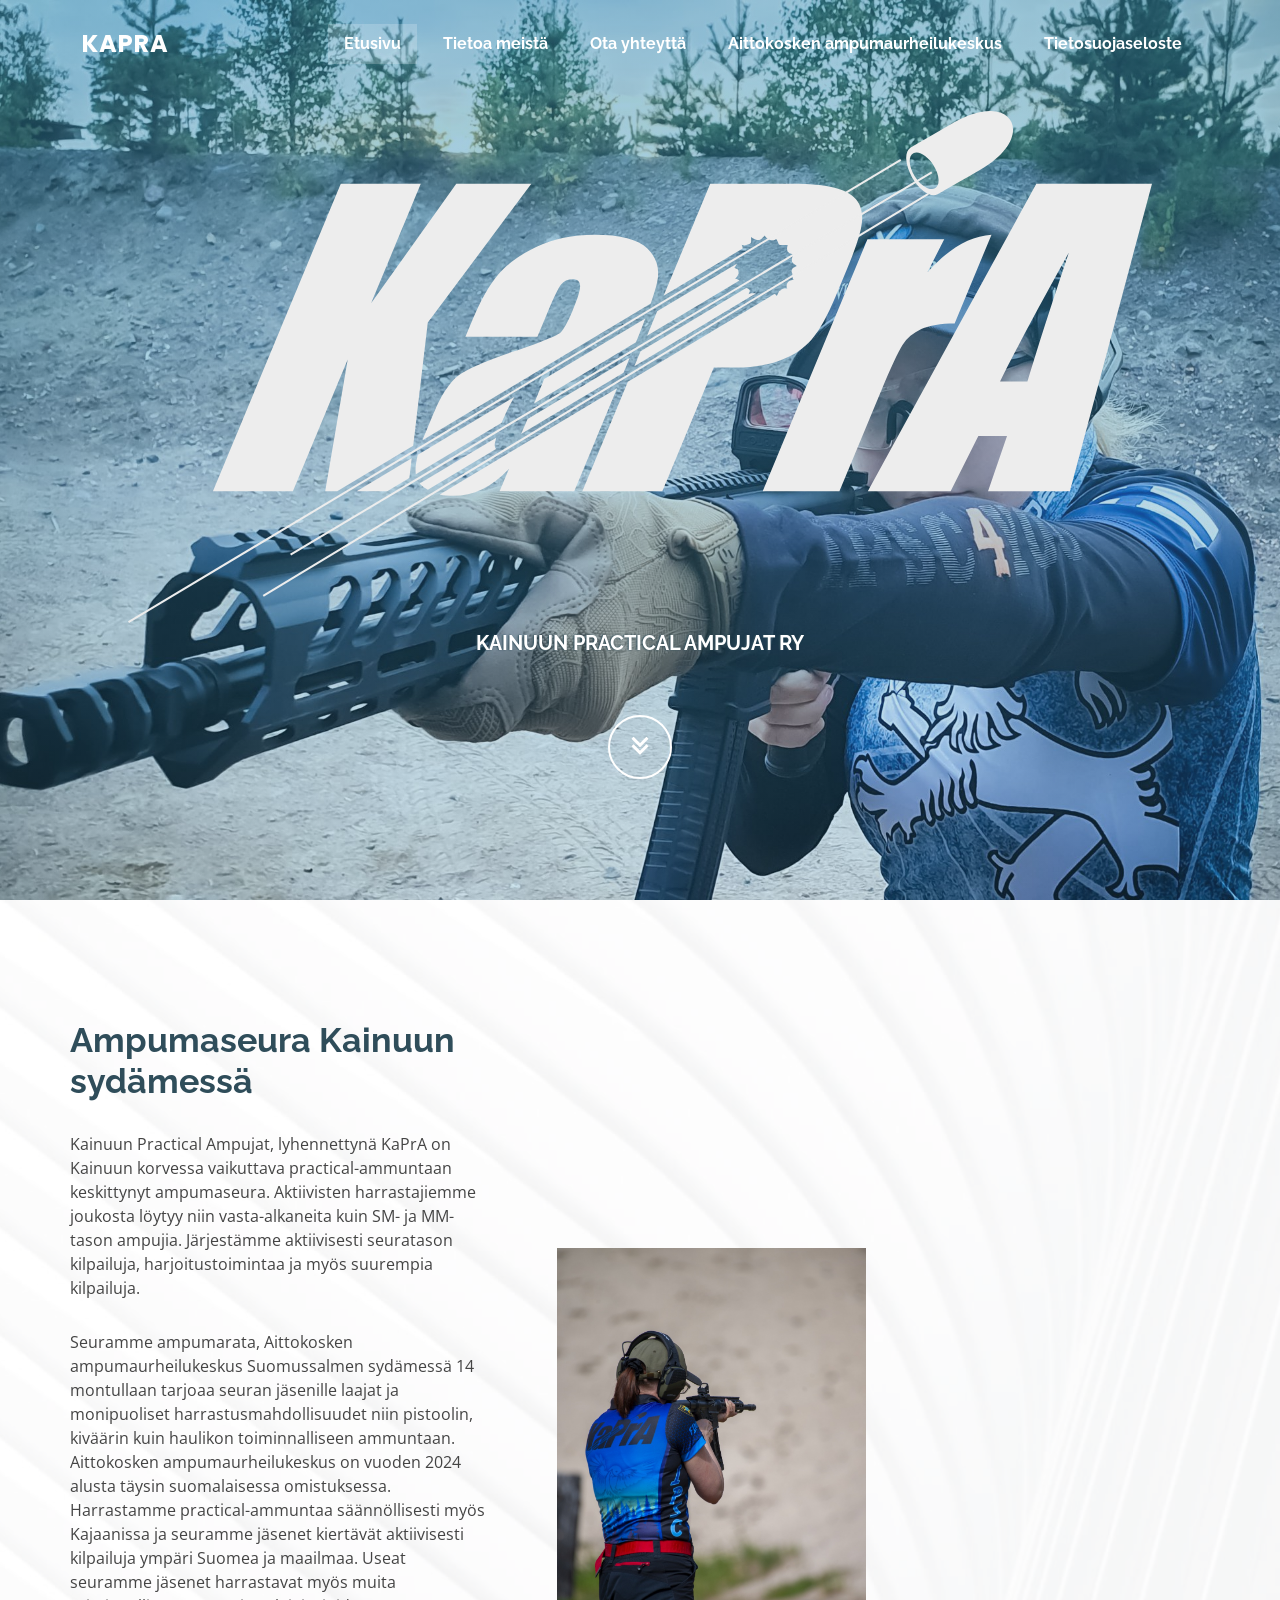
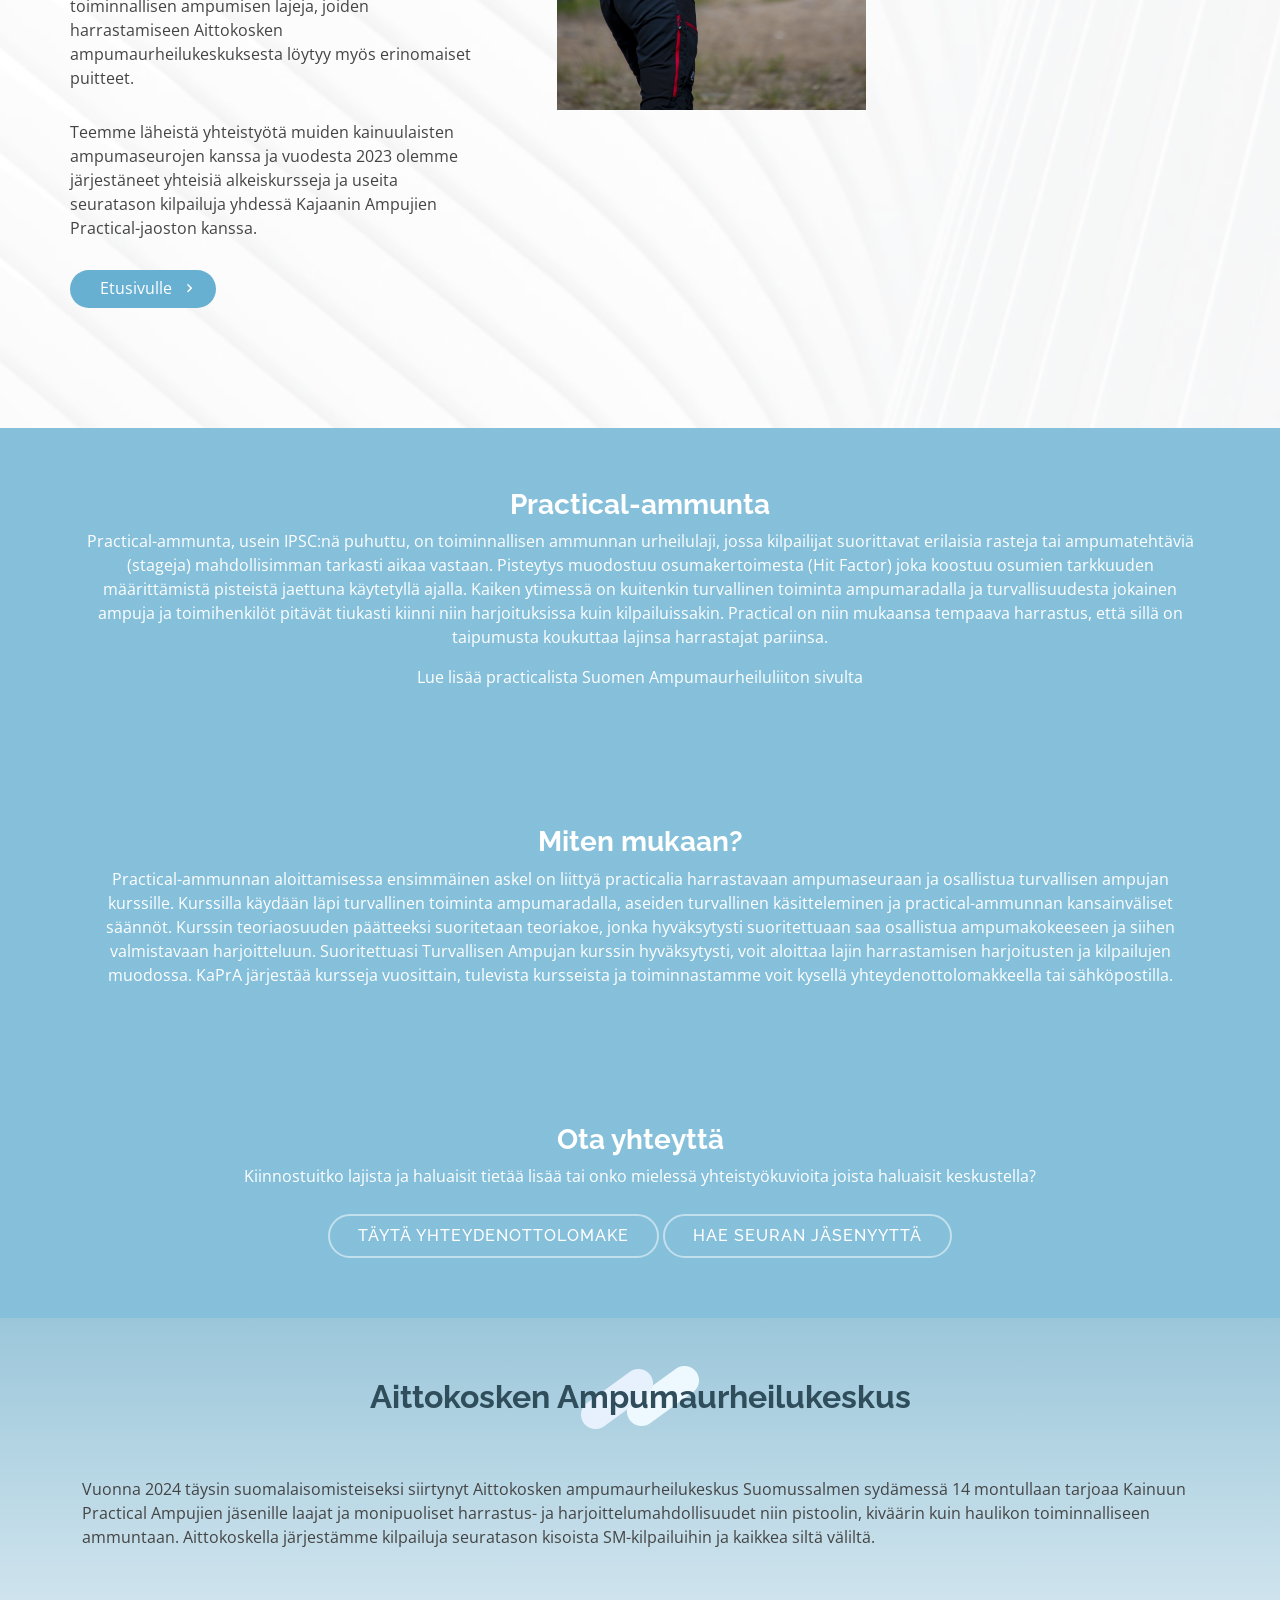
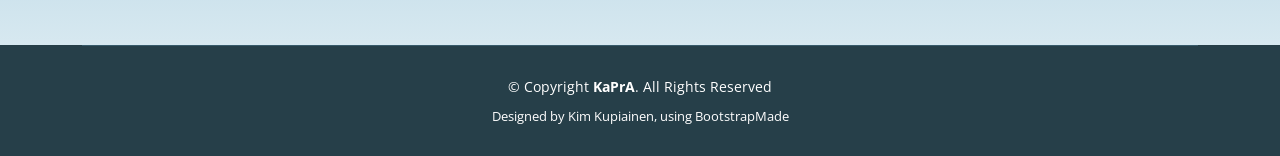
==== commit ec5a2557: "Merge branch 'main' of https://github.com/Kimkupiainen/KaPrA" ====
--- a/index.html
+++ b/index.html
@@ -136,7 +136,8 @@
                   <h3>Ota yhteyttä</h3>
                   <p>Kiinnostuitko lajista ja haluaisit tietää lisää tai onko mielessä yhteistyökuvioita joista haluaisit keskustella?</p>
 
-                  <a class="cta-btn" href="https://forms.gle/bRELmK7Xmx8csUkL9">Täytä yhteydenottolomake</a>
+                  <a class="cta-btn" href="https://forms.gle/Qe2Aceb2trBMoFnPA">Täytä yhteydenottolomake</a>
+		  <a class="cta-btn" href="https://forms.gle/1XthyXWWJnsgzU9f9">hae seuran jäsenyyttä</a>
               </div>
           </div>
       </section><!-- End Cta Section --> 
@@ -208,4 +209,4 @@
 
 </body>
 
-</html>+</html>
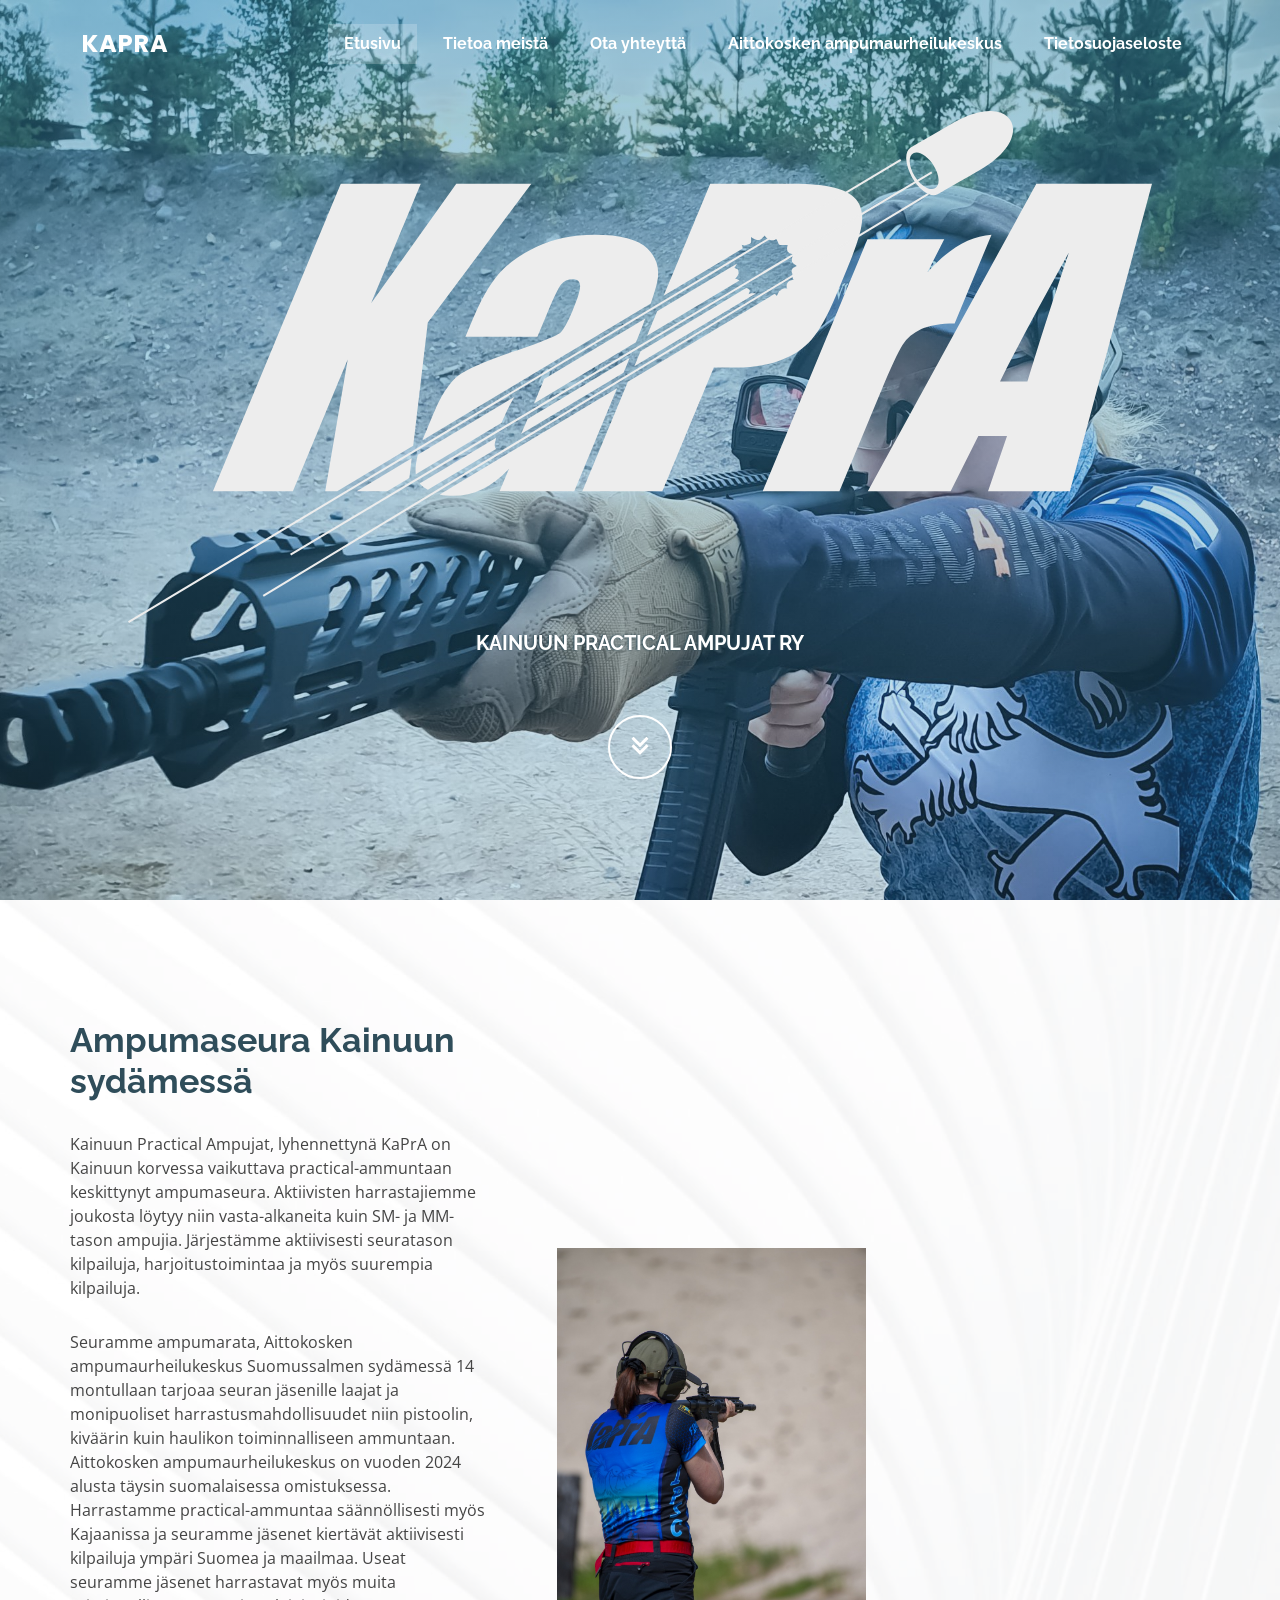
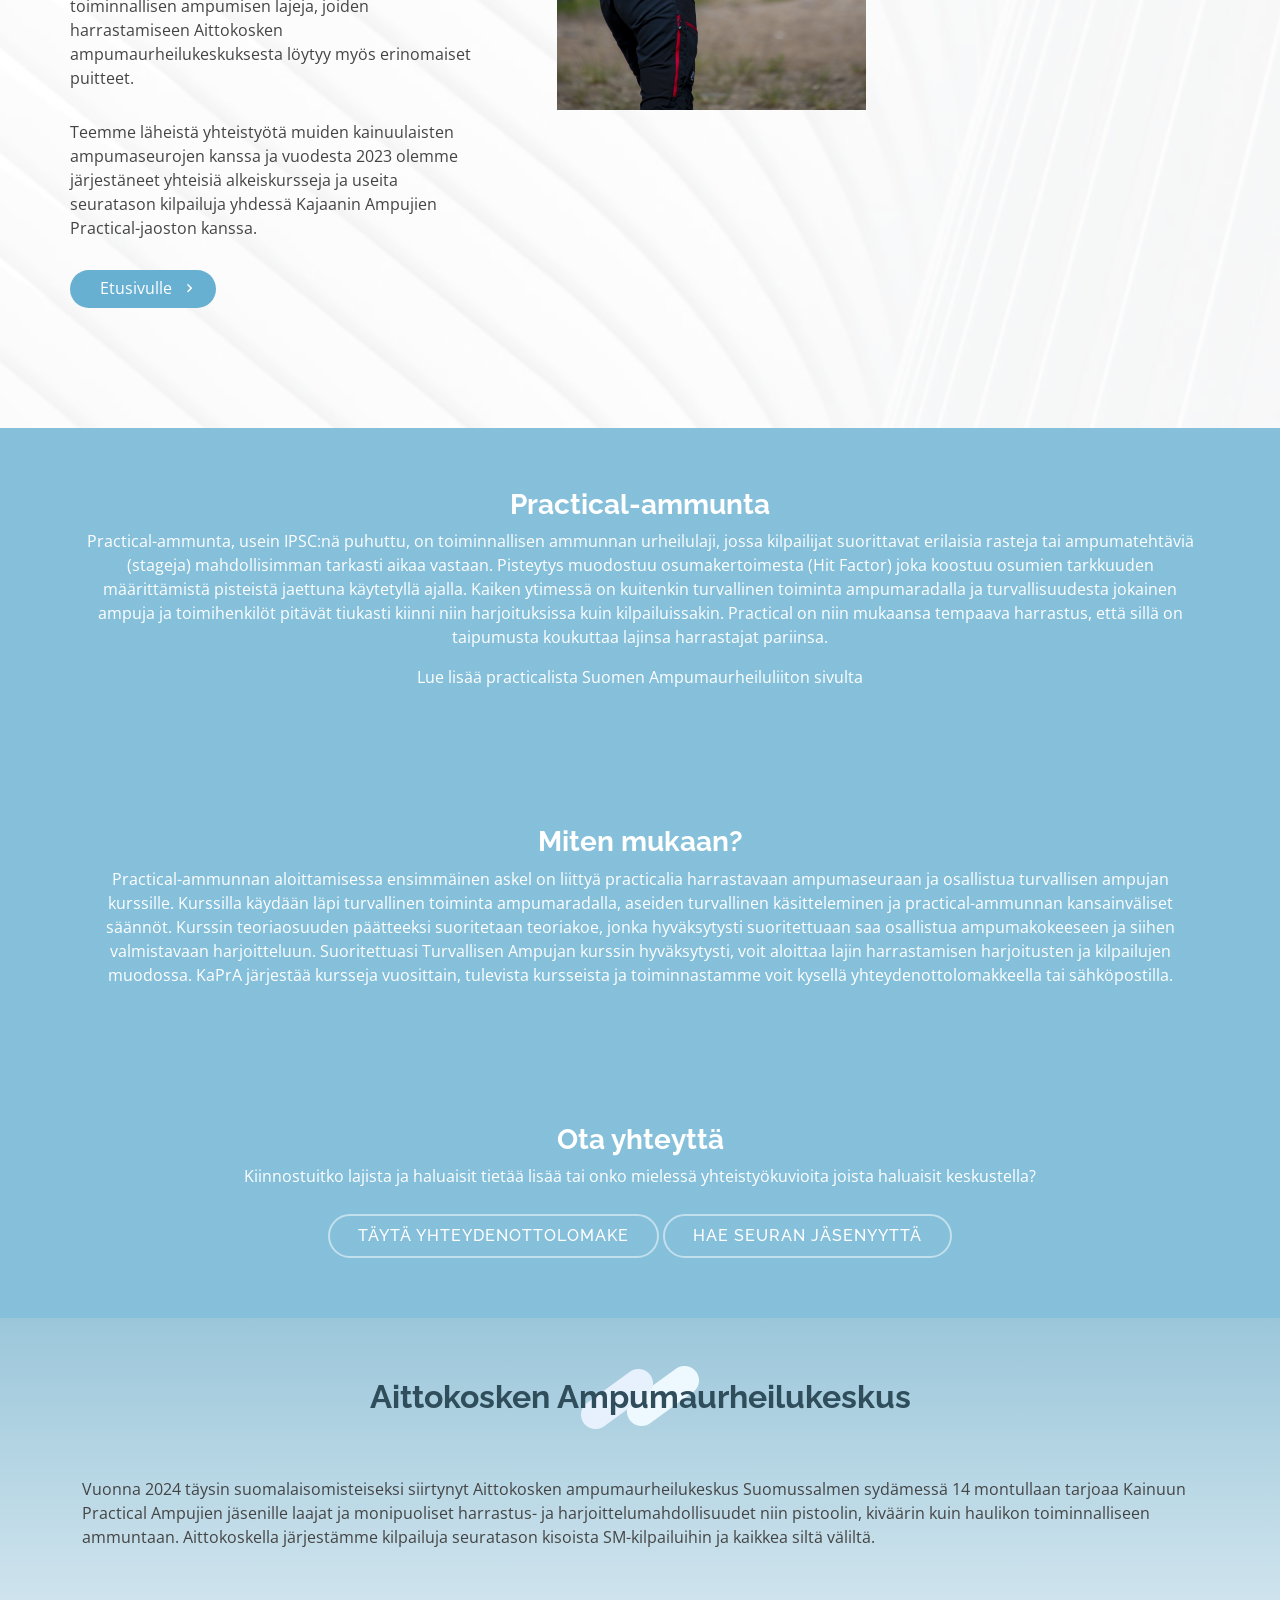
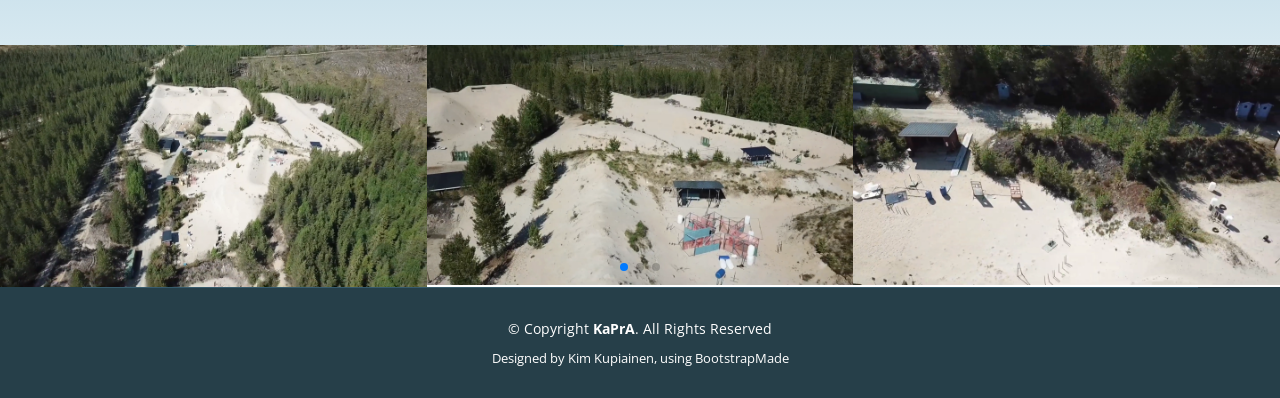
==== commit c5e2bbcb: "changes to photos etc." ====
--- a/index.html
+++ b/index.html
@@ -159,21 +159,21 @@
                <div class="swiper-slide">
                    <div class="testimonial-item">
                        <div class="image-container" style="max-width: 100%; max-height: 400px;">
-                        <img src="assets/img/Hoikka/yleiskuva1.png" class="testimonial-img" alt="">
+                        <img src="assets/img/Hoikka/yleiskuva1.webp" class="testimonial-img" alt="">
                     </div>
                    </div>
                </div><!-- End testimonial item -->
                <div class="swiper-slide">
                    <div class="testimonial-item">
                        <div class="image-container" style="max-width: 100%; max-height: 400px;">
-                           <img src="assets/img/Hoikka/yleiskuva2.png" class="testimonial-img" alt="">
+                           <img src="assets/img/Hoikka/yleiskuva2.webp" class="testimonial-img" alt="">
                         </div>
                    </div>
                </div><!-- End testimonial item -->
                <div class="swiper-slide">
                    <div class="testimonial-item">
                        <div class="image-container" style="max-width: 100%; max-height: 400px;">
-                           <img src="assets/img/Hoikka/yleiskuva3.png" class="testimonial-img" alt="">
+                           <img src="assets/img/Hoikka/yleiskuva3.webp" class="testimonial-img" alt="">
                         </div>
                    </div>
                </div><!-- End testimonial item -->
@@ -201,7 +201,6 @@
   <script src="assets/vendor/purecounter/purecounter_vanilla.js"></script>
   <script src="assets/vendor/aos/aos.js"></script>
   <script src="assets/vendor/glightbox/js/glightbox.min.js"></script>
-  <script src="assets/vendor/isotope-layout/isotope.pkgd.min.js"></script>
   <script src="assets/vendor/swiper/swiper-bundle.min.js"></script>
 
   <!-- Template Main JS File -->
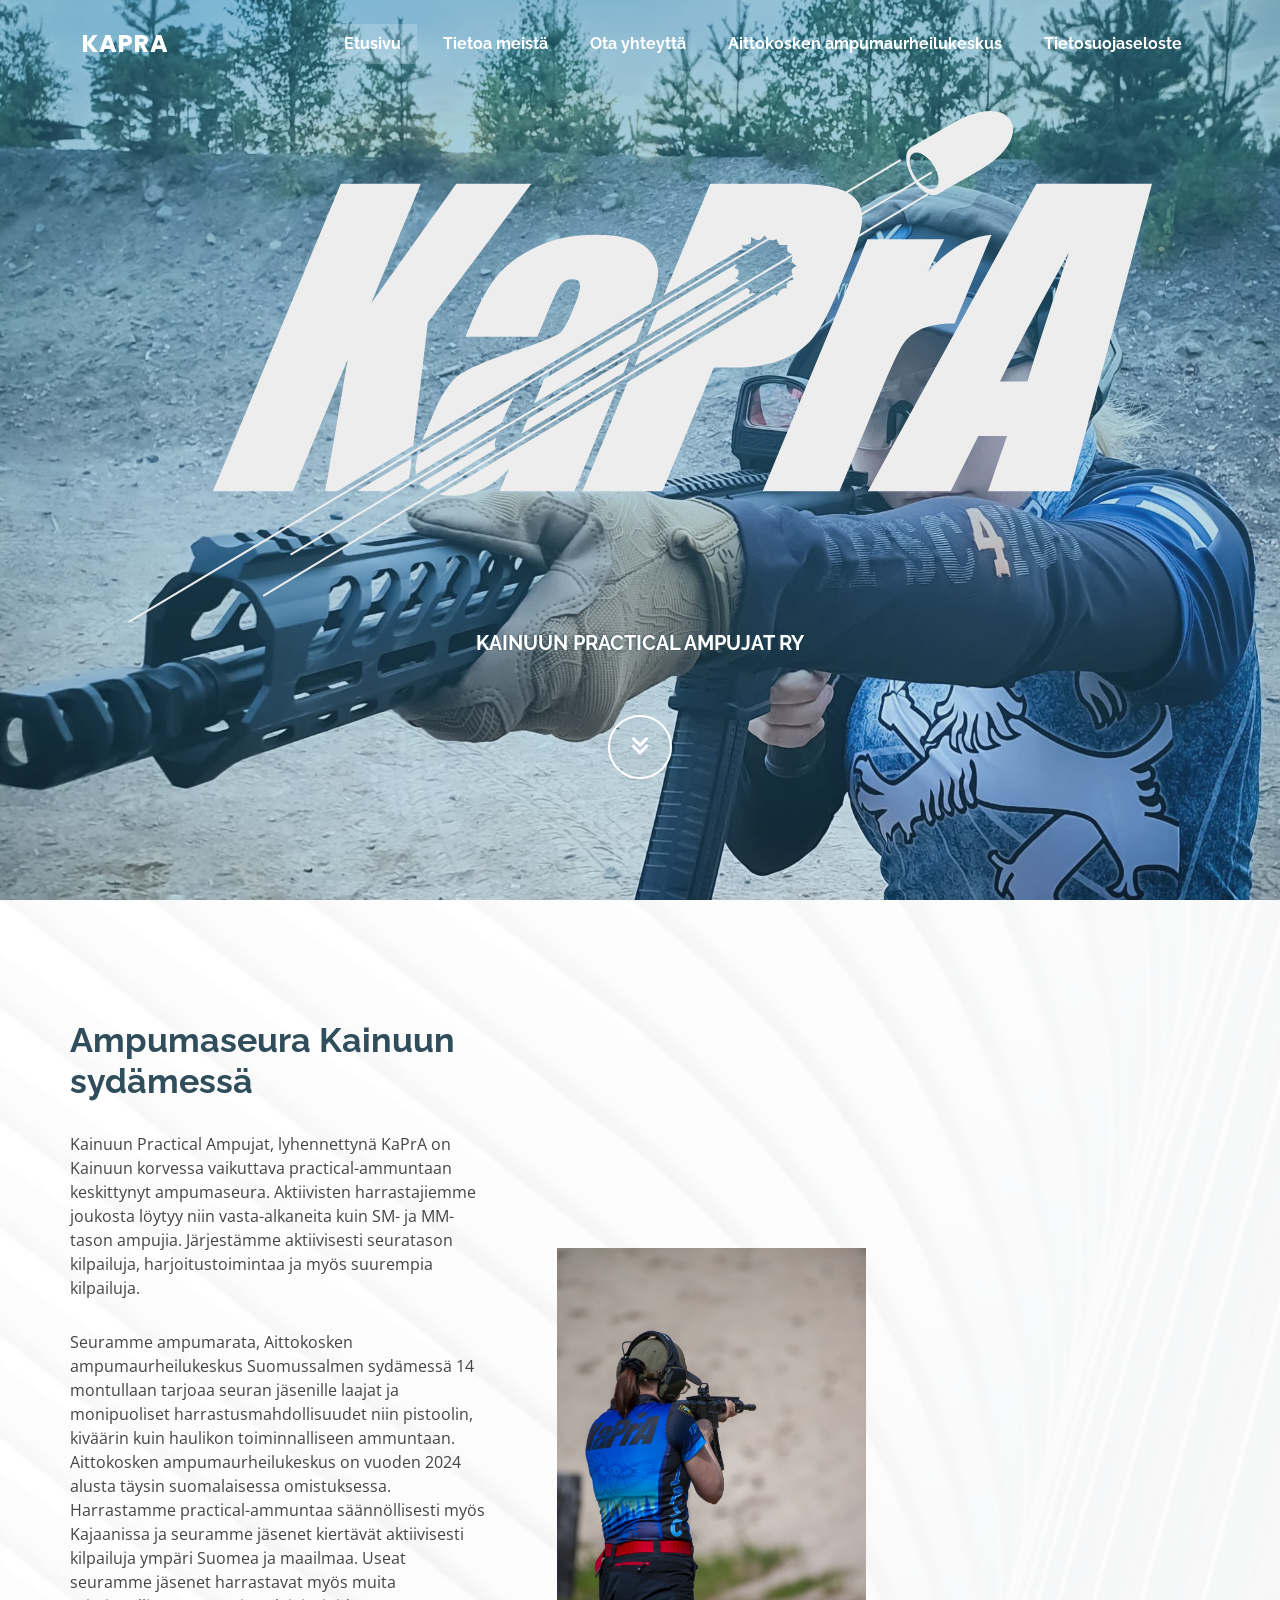
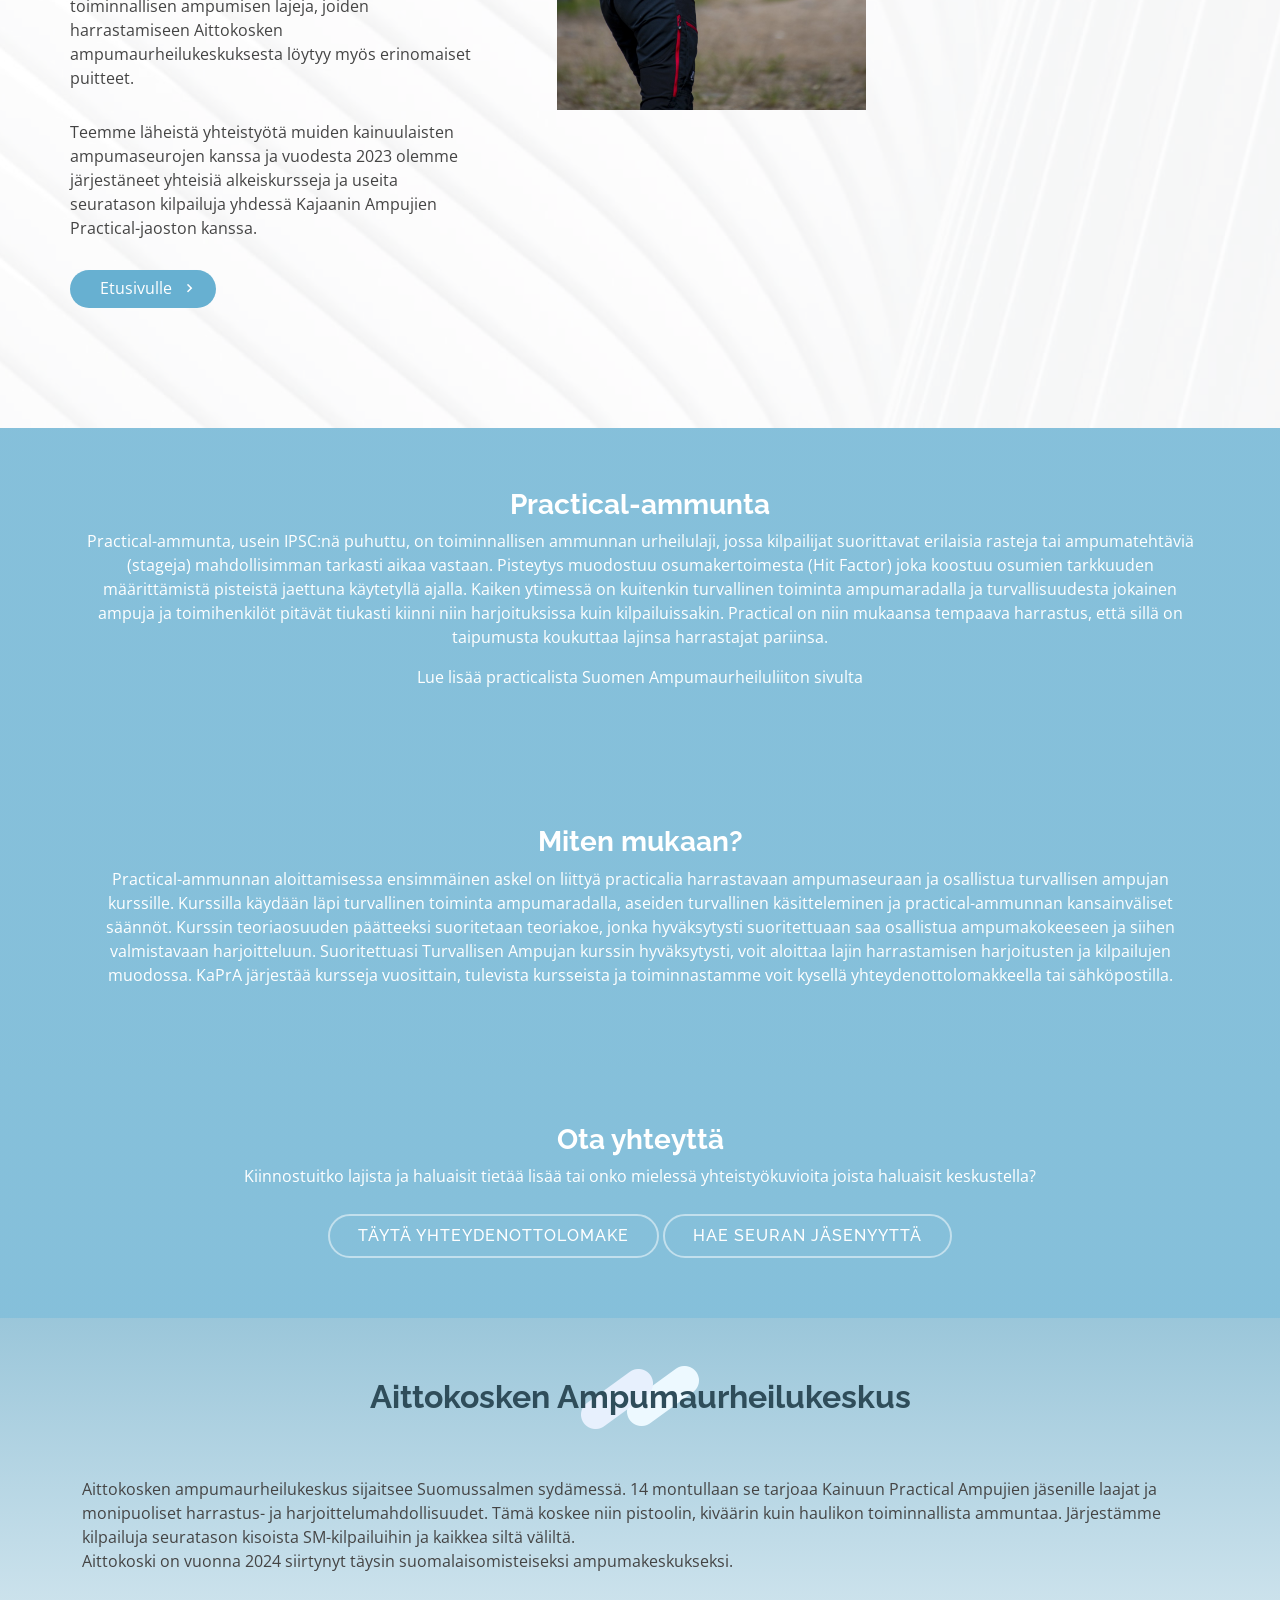
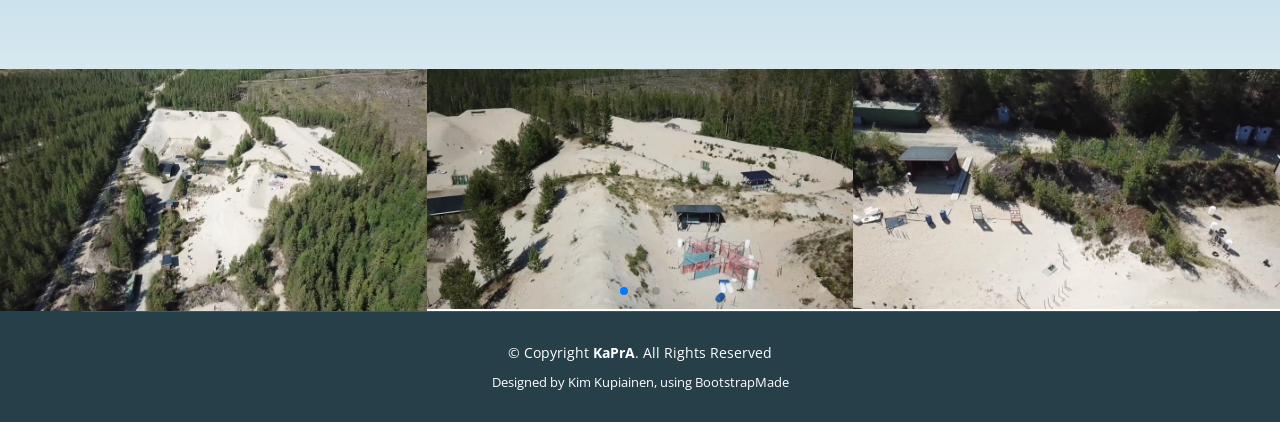
==== commit e28678a2: "changes to text" ====
--- a/index.html
+++ b/index.html
@@ -150,7 +150,7 @@
                   <h2>Aittokosken Ampumaurheilukeskus</h2>
               </div>
               <div class="row">
-                  <p>Vuonna 2024 täysin suomalaisomisteiseksi siirtynyt Aittokosken ampumaurheilukeskus Suomussalmen sydämessä 14 montullaan tarjoaa Kainuun Practical Ampujien jäsenille laajat ja monipuoliset harrastus- ja harjoittelumahdollisuudet niin pistoolin, kiväärin kuin haulikon toiminnalliseen ammuntaan. Aittokoskella järjestämme kilpailuja seuratason kisoista SM-kilpailuihin ja kaikkea siltä väliltä. </p>
+                  <p>Aittokosken ampumaurheilukeskus sijaitsee Suomussalmen sydämessä. 14 montullaan se tarjoaa Kainuun Practical Ampujien jäsenille laajat ja monipuoliset harrastus- ja harjoittelumahdollisuudet. Tämä koskee niin pistoolin, kiväärin kuin haulikon toiminnallista ammuntaa. Järjestämme kilpailuja seuratason kisoista SM-kilpailuihin ja kaikkea siltä väliltä. <br>Aittokoski on vuonna 2024 siirtynyt täysin suomalaisomisteiseksi ampumakeskukseksi.</p>
               </div>
           </div>
       </section><!-- End Contact Section -->
--- a/assets/css/style.css
+++ b/assets/css/style.css
@@ -433,7 +433,7 @@
 #hero {
   width: 100%;
   height: 100vh;
-  background: linear-gradient(rgba(55, 142, 181, 0.5), rgba(55, 142, 181, 0.2)), url("../img/hero-bg.jpg") top center;
+  background: linear-gradient(rgba(55, 142, 181, 0.5), rgba(55, 142, 181, 0.2)), url("../img/hero-bg.webp") top center;
   background-size: cover;
   position: relative;
   margin-bottom: -90px;
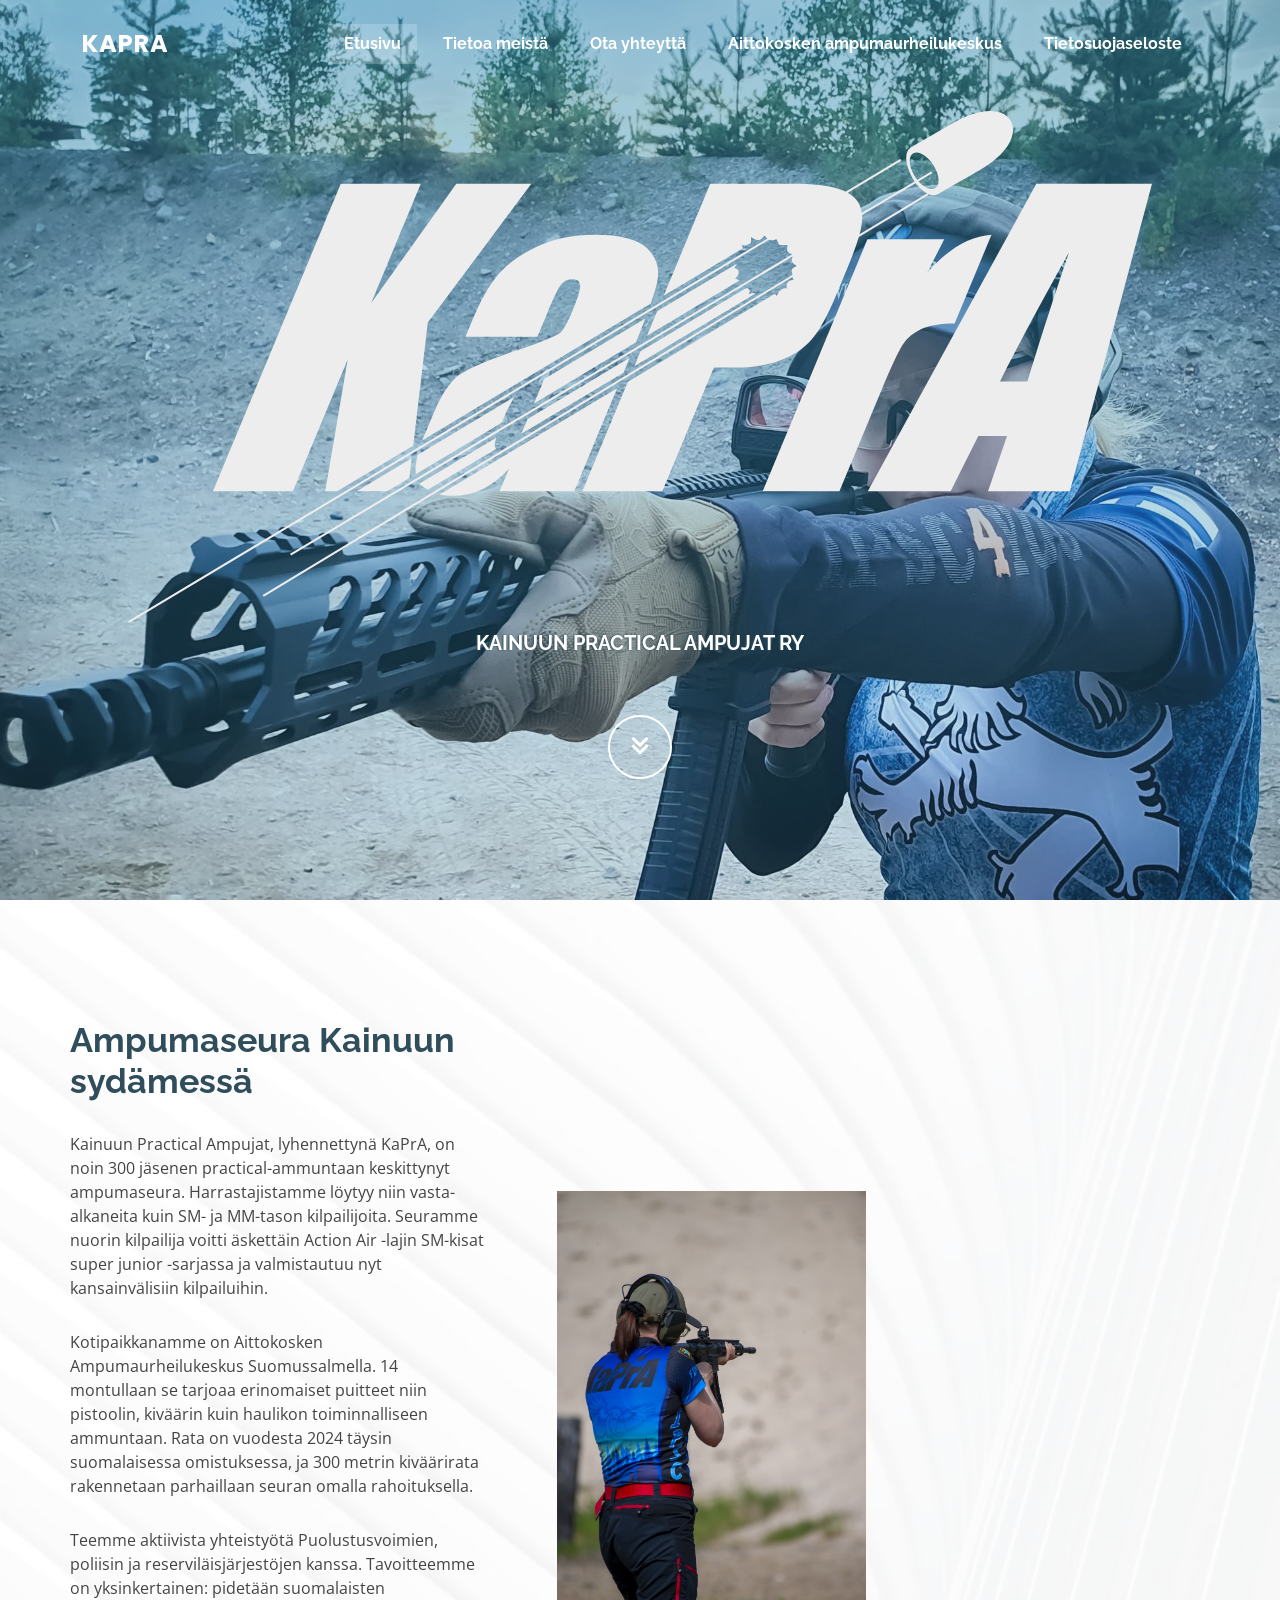
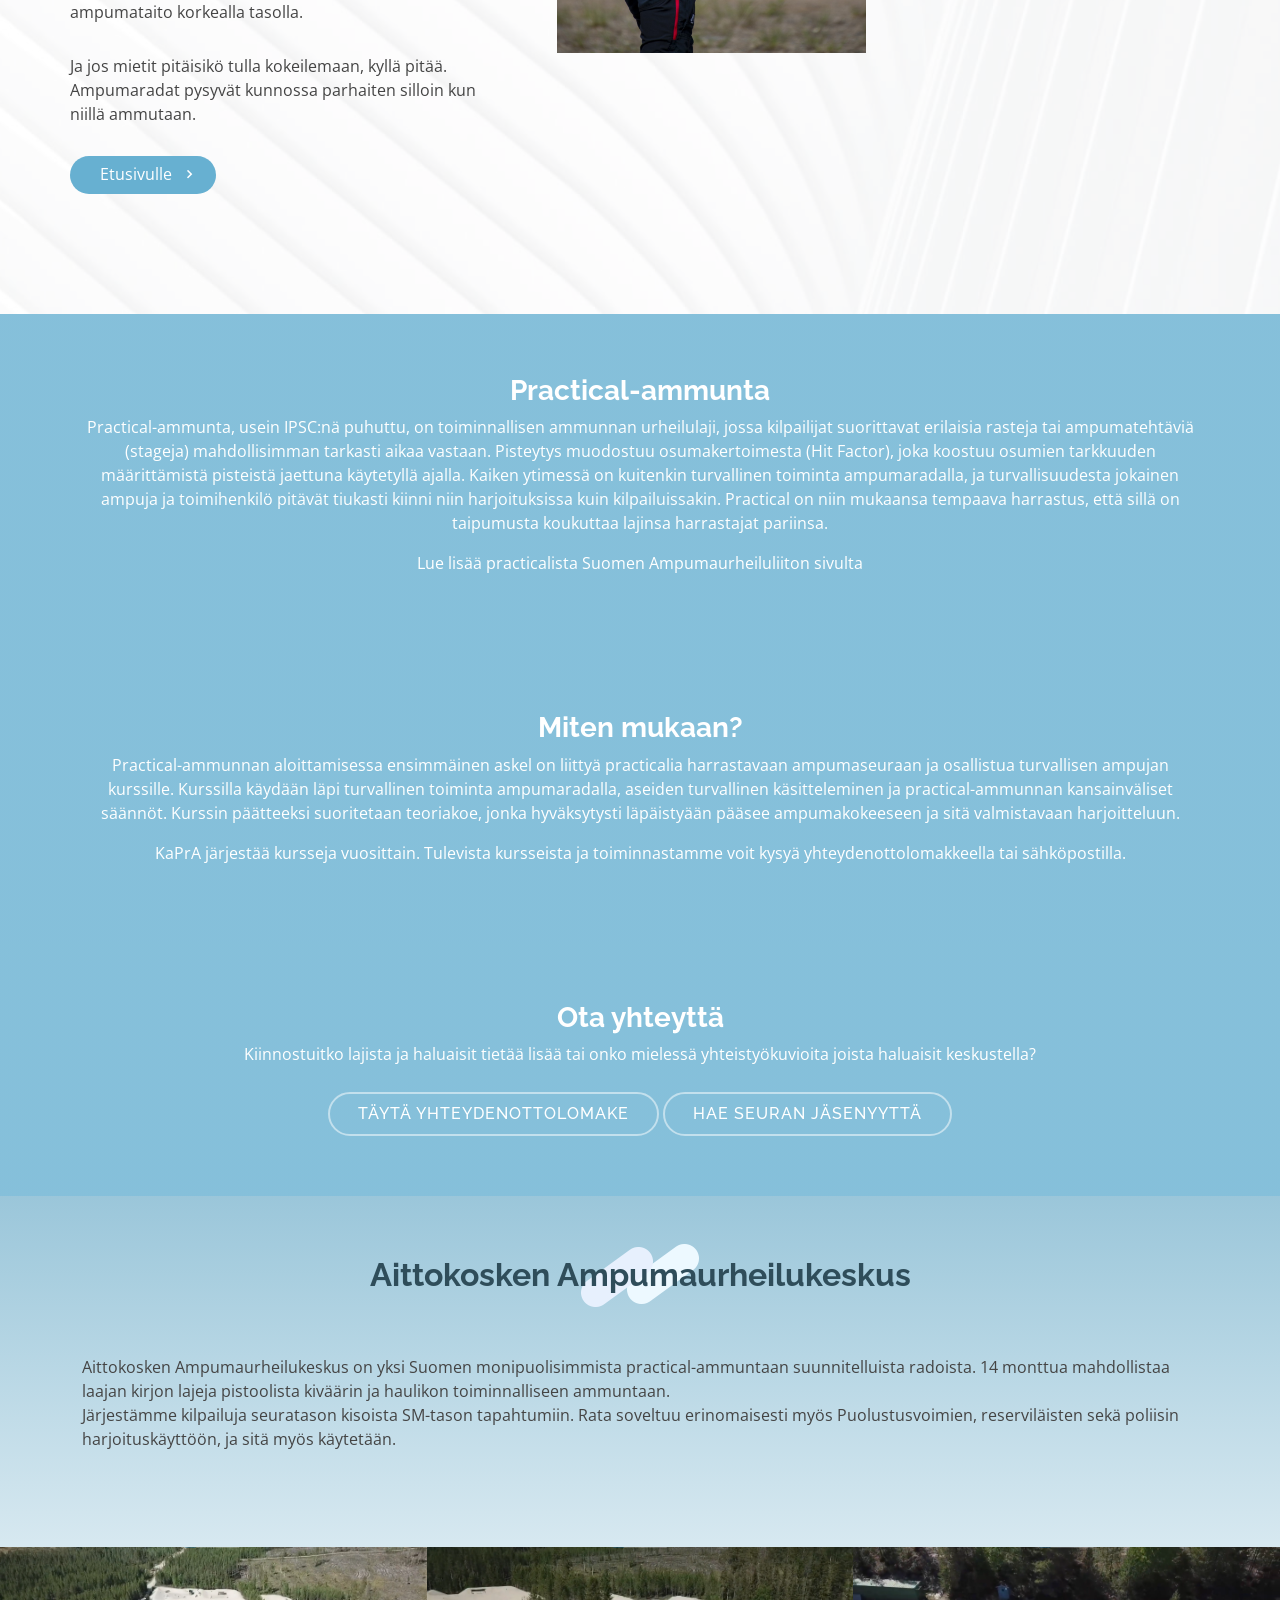
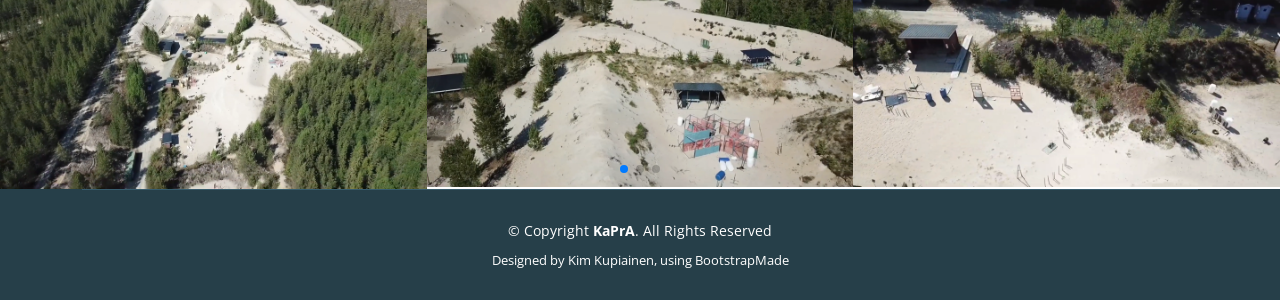
==== commit 328620a3: "tekstimuutoksia" ====
--- a/index.html
+++ b/index.html
@@ -80,12 +80,10 @@
                   <div class="content col-xl-5 d-flex align-items-stretch" data-aos="fade-up">
                       <div class="content">
                           <h3>Ampumaseura Kainuun sydämessä</h3>
-                          <p>Kainuun Practical Ampujat, lyhennettynä KaPrA on Kainuun korvessa vaikuttava practical-ammuntaan keskittynyt ampumaseura. Aktiivisten harrastajiemme joukosta löytyy niin vasta-alkaneita kuin SM- ja MM-tason ampujia. Järjestämme aktiivisesti seuratason kilpailuja, harjoitustoimintaa ja myös suurempia kilpailuja. </p>
-
-							<p>Seuramme ampumarata, Aittokosken ampumaurheilukeskus Suomussalmen sydämessä 14 montullaan tarjoaa seuran jäsenille laajat ja monipuoliset harrastusmahdollisuudet niin pistoolin, kiväärin kuin haulikon toiminnalliseen ammuntaan. Aittokosken ampumaurheilukeskus on vuoden 2024 alusta täysin suomalaisessa omistuksessa. Harrastamme practical-ammuntaa säännöllisesti myös Kajaanissa ja seuramme jäsenet kiertävät aktiivisesti kilpailuja ympäri Suomea ja maailmaa. Useat seuramme jäsenet harrastavat myös muita toiminnallisen ampumisen lajeja, joiden harrastamiseen Aittokosken ampumaurheilukeskuksesta löytyy myös erinomaiset puitteet.
-</p>
-
-                            <p>Teemme läheistä yhteistyötä muiden kainuulaisten ampumaseurojen kanssa ja vuodesta 2023 olemme järjestäneet yhteisiä alkeiskursseja ja useita seuratason kilpailuja yhdessä Kajaanin Ampujien Practical-jaoston kanssa.</p>
+							<p>Kainuun Practical Ampujat, lyhennettynä KaPrA, on noin 300 jäsenen practical-ammuntaan keskittynyt ampumaseura. Harrastajistamme löytyy niin vasta-alkaneita kuin SM- ja MM-tason kilpailijoita. Seuramme nuorin kilpailija voitti äskettäin Action Air -lajin SM-kisat super junior -sarjassa ja valmistautuu nyt kansainvälisiin kilpailuihin.</p>
+							<p>Kotipaikkanamme on Aittokosken Ampumaurheilukeskus Suomussalmella. 14 montullaan se tarjoaa erinomaiset puitteet niin pistoolin, kiväärin kuin haulikon toiminnalliseen ammuntaan. Rata on vuodesta 2024 täysin suomalaisessa omistuksessa, ja 300 metrin kiväärirata rakennetaan parhaillaan seuran omalla rahoituksella.</p>
+							<p>Teemme aktiivista yhteistyötä Puolustusvoimien, poliisin ja reserviläisjärjestöjen kanssa. Tavoitteemme on yksinkertainen: pidetään suomalaisten ampumataito korkealla tasolla.</p>
+							<p>Ja jos mietit pitäisikö tulla kokeilemaan, kyllä pitää. Ampumaradat pysyvät kunnossa parhaiten silloin kun niillä ammutaan.</p>
                           <a href="#" class="about-btn">Etusivulle<i class="bx bx-chevron-right"></i></a>
                       </div>
                   </div>
@@ -109,9 +107,8 @@
 
               <div class="text-center">
                   <h3>Practical-ammunta</h3>
-                  <p>Practical-ammunta, usein IPSC:nä puhuttu, on 	toiminnallisen ammunnan urheilulaji, jossa kilpailijat suorittavat erilaisia rasteja tai ampumatehtäviä (stageja) mahdollisimman tarkasti aikaa vastaan. Pisteytys muodostuu osumakertoimesta (Hit Factor) joka koostuu osumien tarkkuuden määrittämistä pisteistä jaettuna käytetyllä ajalla. Kaiken ytimessä on kuitenkin turvallinen toiminta ampumaradalla ja turvallisuudesta jokainen ampuja ja toimihenkilöt pitävät tiukasti kiinni niin harjoituksissa kuin kilpailuissakin. Practical on niin mukaansa tempaava harrastus, että sillä on taipumusta koukuttaa lajinsa harrastajat pariinsa.</p>
-
-				<p>Lue lisää practicalista <a href="https://www.ampumaurheiluliitto.fi/practical/">Suomen Ampumaurheiluliiton sivulta</a>
+					<p>Practical-ammunta, usein IPSC:nä puhuttu, on toiminnallisen ammunnan urheilulaji, jossa kilpailijat suorittavat erilaisia rasteja tai ampumatehtäviä (stageja) mahdollisimman tarkasti aikaa vastaan. Pisteytys muodostuu osumakertoimesta (Hit Factor), joka koostuu osumien tarkkuuden määrittämistä pisteistä jaettuna käytetyllä ajalla. Kaiken ytimessä on kuitenkin turvallinen toiminta ampumaradalla, ja turvallisuudesta jokainen ampuja ja toimihenkilö pitävät tiukasti kiinni niin harjoituksissa kuin kilpailuissakin. Practical on niin mukaansa tempaava harrastus, että sillä on taipumusta koukuttaa lajinsa harrastajat pariinsa.</p>
+					<p>Lue lisää practicalista <a href="https://www.ampumaurheiluliitto.fi/practical/">Suomen Ampumaurheiluliiton sivulta</a></p>
 				</p>
               </div>
           </div>
@@ -123,8 +120,9 @@
 
               <div class="text-center">
                   <h3>Miten mukaan?</h3>
-                  <p> Practical-ammunnan aloittamisessa ensimmäinen askel on liittyä practicalia harrastavaan ampumaseuraan ja osallistua turvallisen ampujan kurssille. Kurssilla käydään läpi turvallinen toiminta ampumaradalla, aseiden turvallinen käsitteleminen ja practical-ammunnan kansainväliset säännöt. Kurssin teoriaosuuden päätteeksi suoritetaan teoriakoe, jonka hyväksytysti suoritettuaan saa osallistua ampumakokeeseen ja siihen valmistavaan harjoitteluun. Suoritettuasi Turvallisen Ampujan kurssin hyväksytysti, voit aloittaa lajin harrastamisen harjoitusten ja kilpailujen muodossa. KaPrA järjestää kursseja vuosittain, tulevista kursseista ja toiminnastamme voit kysellä yhteydenottolomakkeella tai sähköpostilla.</p>
-              </div>
+					<p>Practical-ammunnan aloittamisessa ensimmäinen askel on liittyä practicalia harrastavaan ampumaseuraan ja osallistua turvallisen ampujan kurssille. Kurssilla käydään läpi turvallinen toiminta ampumaradalla, aseiden turvallinen käsitteleminen ja practical-ammunnan kansainväliset säännöt. Kurssin päätteeksi suoritetaan teoriakoe, jonka hyväksytysti läpäistyään pääsee ampumakokeeseen ja sitä valmistavaan harjoitteluun.</p>
+					<p>KaPrA järjestää kursseja vuosittain. Tulevista kursseista ja toiminnastamme voit kysyä yhteydenottolomakkeella tai sähköpostilla.</p>
+				</div>
           </div>
       </section><!-- End Cta Section -->
 	  
@@ -150,7 +148,7 @@
                   <h2>Aittokosken Ampumaurheilukeskus</h2>
               </div>
               <div class="row">
-                  <p>Aittokosken ampumaurheilukeskus sijaitsee Suomussalmen sydämessä. 14 montullaan se tarjoaa Kainuun Practical Ampujien jäsenille laajat ja monipuoliset harrastus- ja harjoittelumahdollisuudet. Tämä koskee niin pistoolin, kiväärin kuin haulikon toiminnallista ammuntaa. Järjestämme kilpailuja seuratason kisoista SM-kilpailuihin ja kaikkea siltä väliltä. <br>Aittokoski on vuonna 2024 siirtynyt täysin suomalaisomisteiseksi ampumakeskukseksi.</p>
+                  <p>Aittokosken Ampumaurheilukeskus on yksi Suomen monipuolisimmista practical-ammuntaan suunnitelluista radoista. 14 monttua mahdollistaa laajan kirjon lajeja pistoolista kiväärin ja haulikon toiminnalliseen ammuntaan.<br>Järjestämme kilpailuja seuratason kisoista SM-tason tapahtumiin. Rata soveltuu erinomaisesti myös Puolustusvoimien, reserviläisten sekä poliisin harjoituskäyttöön, ja sitä myös käytetään.</p>
               </div>
           </div>
       </section><!-- End Contact Section -->
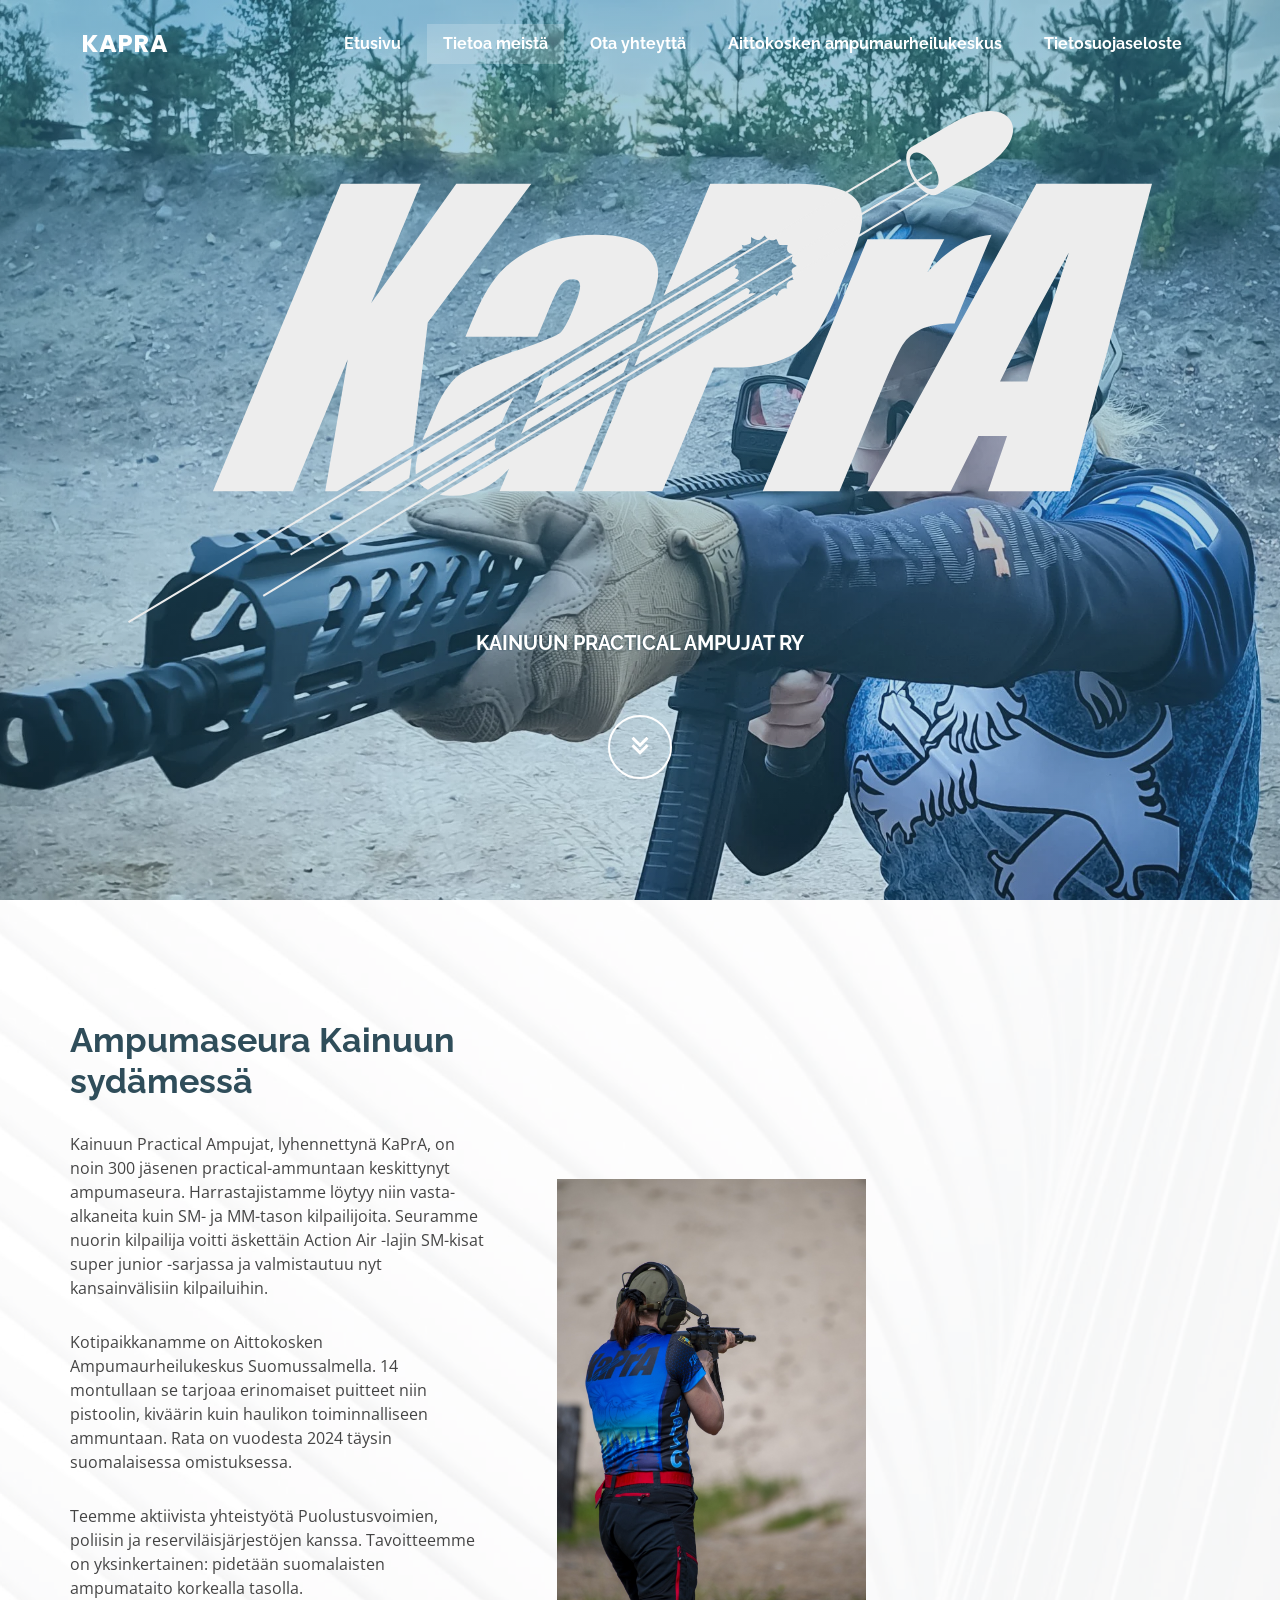
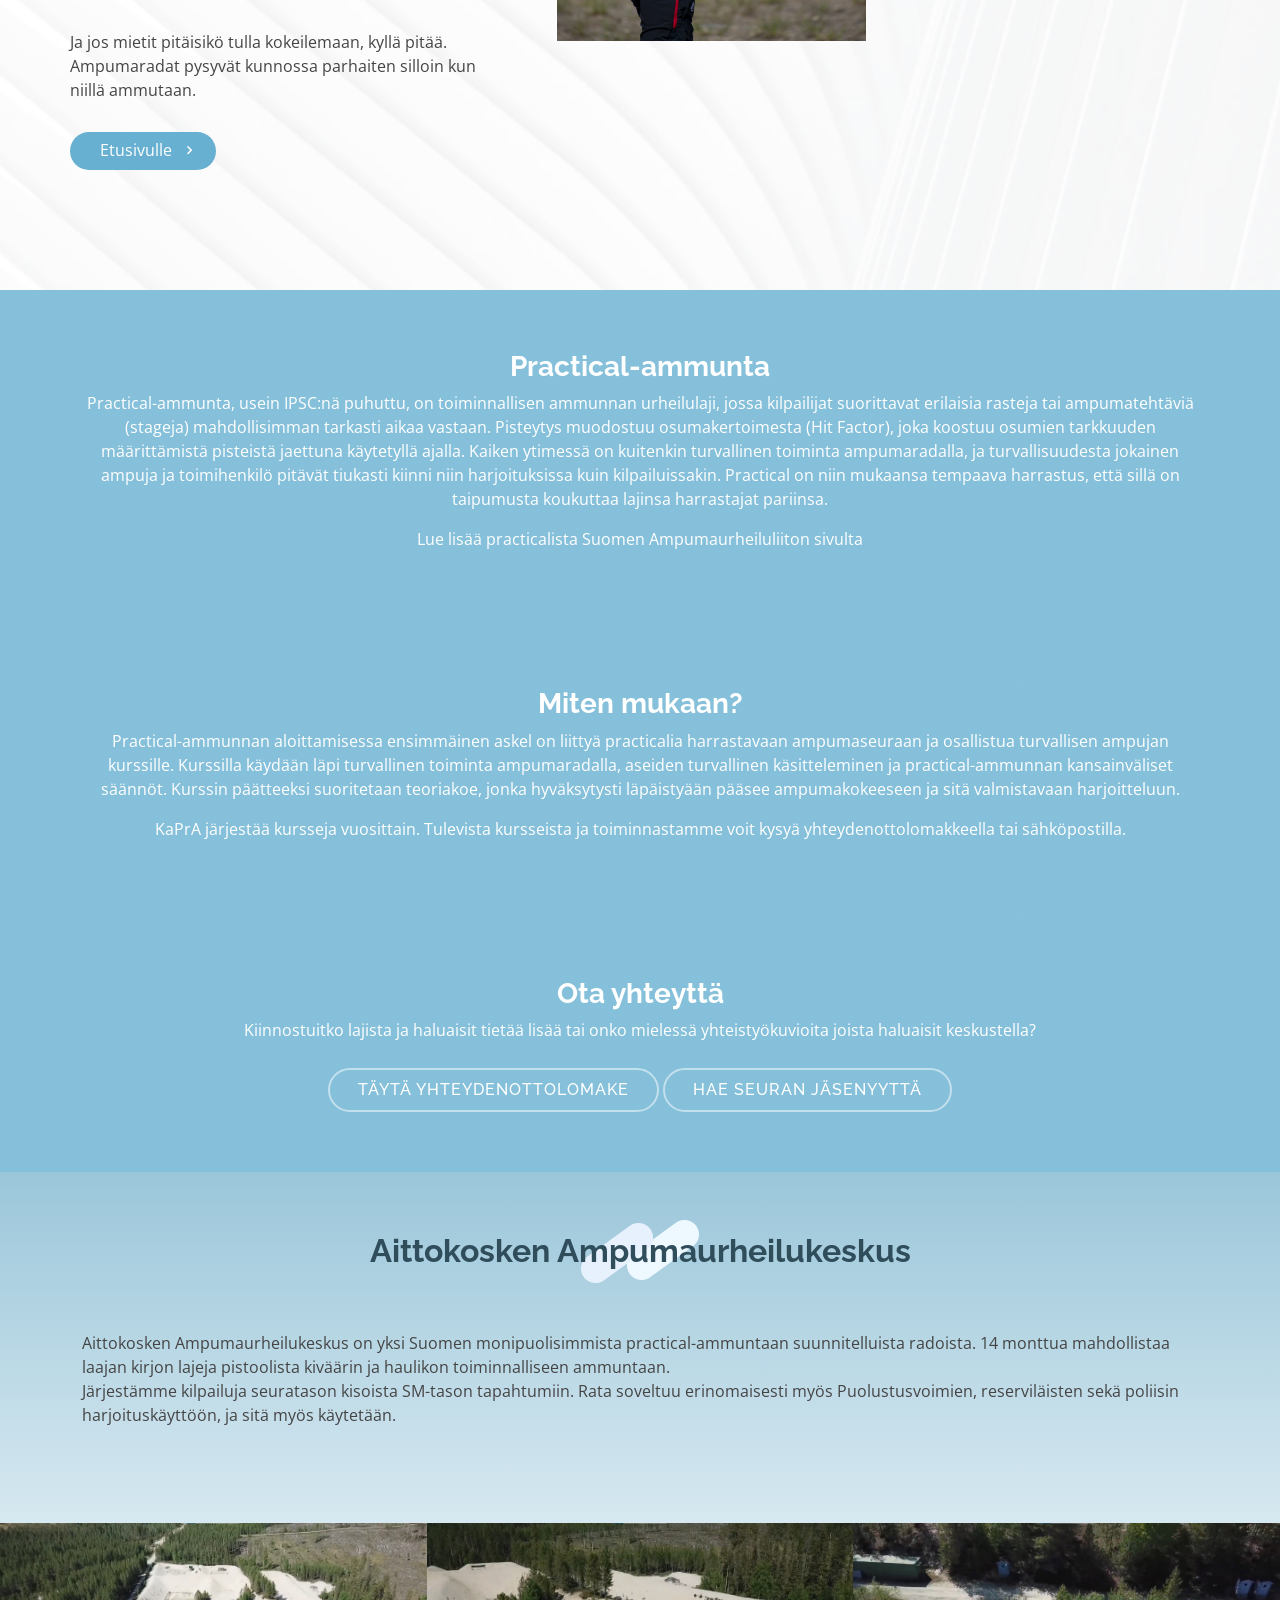
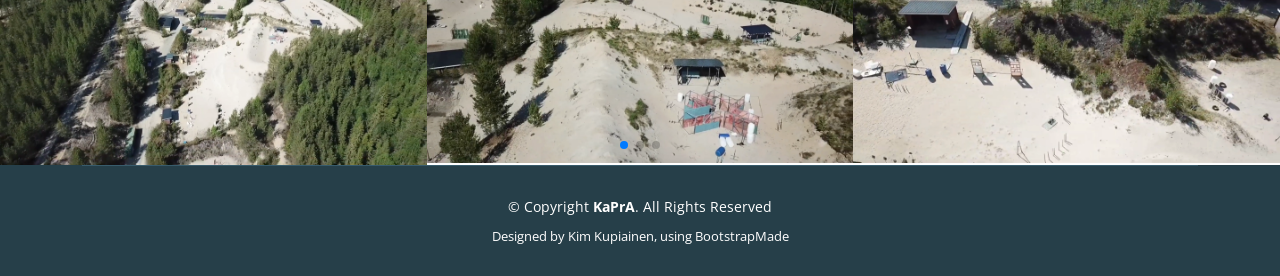
==== commit 68850f65: "fixes" ====
--- a/index.html
+++ b/index.html
@@ -81,7 +81,7 @@
                       <div class="content">
                           <h3>Ampumaseura Kainuun sydämessä</h3>
 							<p>Kainuun Practical Ampujat, lyhennettynä KaPrA, on noin 300 jäsenen practical-ammuntaan keskittynyt ampumaseura. Harrastajistamme löytyy niin vasta-alkaneita kuin SM- ja MM-tason kilpailijoita. Seuramme nuorin kilpailija voitti äskettäin Action Air -lajin SM-kisat super junior -sarjassa ja valmistautuu nyt kansainvälisiin kilpailuihin.</p>
-							<p>Kotipaikkanamme on Aittokosken Ampumaurheilukeskus Suomussalmella. 14 montullaan se tarjoaa erinomaiset puitteet niin pistoolin, kiväärin kuin haulikon toiminnalliseen ammuntaan. Rata on vuodesta 2024 täysin suomalaisessa omistuksessa, ja 300 metrin kiväärirata rakennetaan parhaillaan seuran omalla rahoituksella.</p>
+							<p>Kotipaikkanamme on Aittokosken Ampumaurheilukeskus Suomussalmella. 14 montullaan se tarjoaa erinomaiset puitteet niin pistoolin, kiväärin kuin haulikon toiminnalliseen ammuntaan. Rata on vuodesta 2024 täysin suomalaisessa omistuksessa.</p>
 							<p>Teemme aktiivista yhteistyötä Puolustusvoimien, poliisin ja reserviläisjärjestöjen kanssa. Tavoitteemme on yksinkertainen: pidetään suomalaisten ampumataito korkealla tasolla.</p>
 							<p>Ja jos mietit pitäisikö tulla kokeilemaan, kyllä pitää. Ampumaradat pysyvät kunnossa parhaiten silloin kun niillä ammutaan.</p>
                           <a href="#" class="about-btn">Etusivulle<i class="bx bx-chevron-right"></i></a>
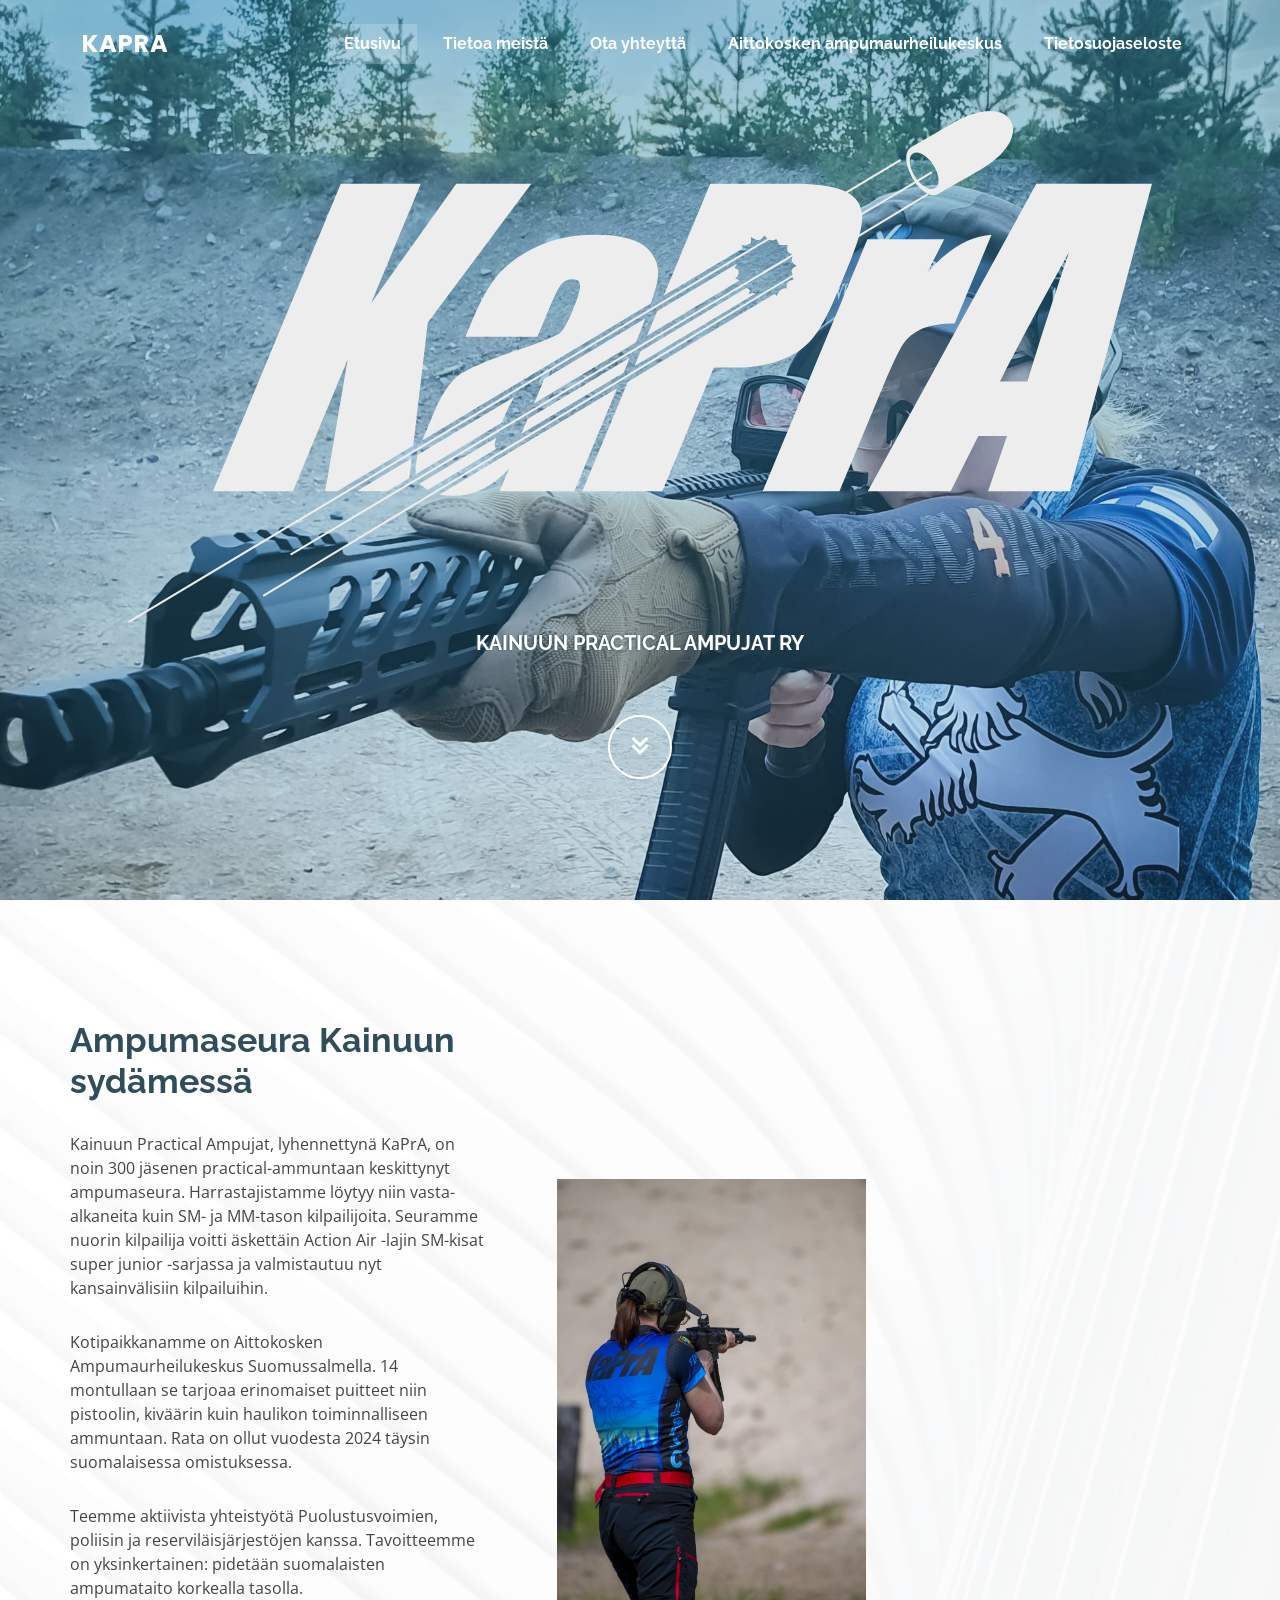
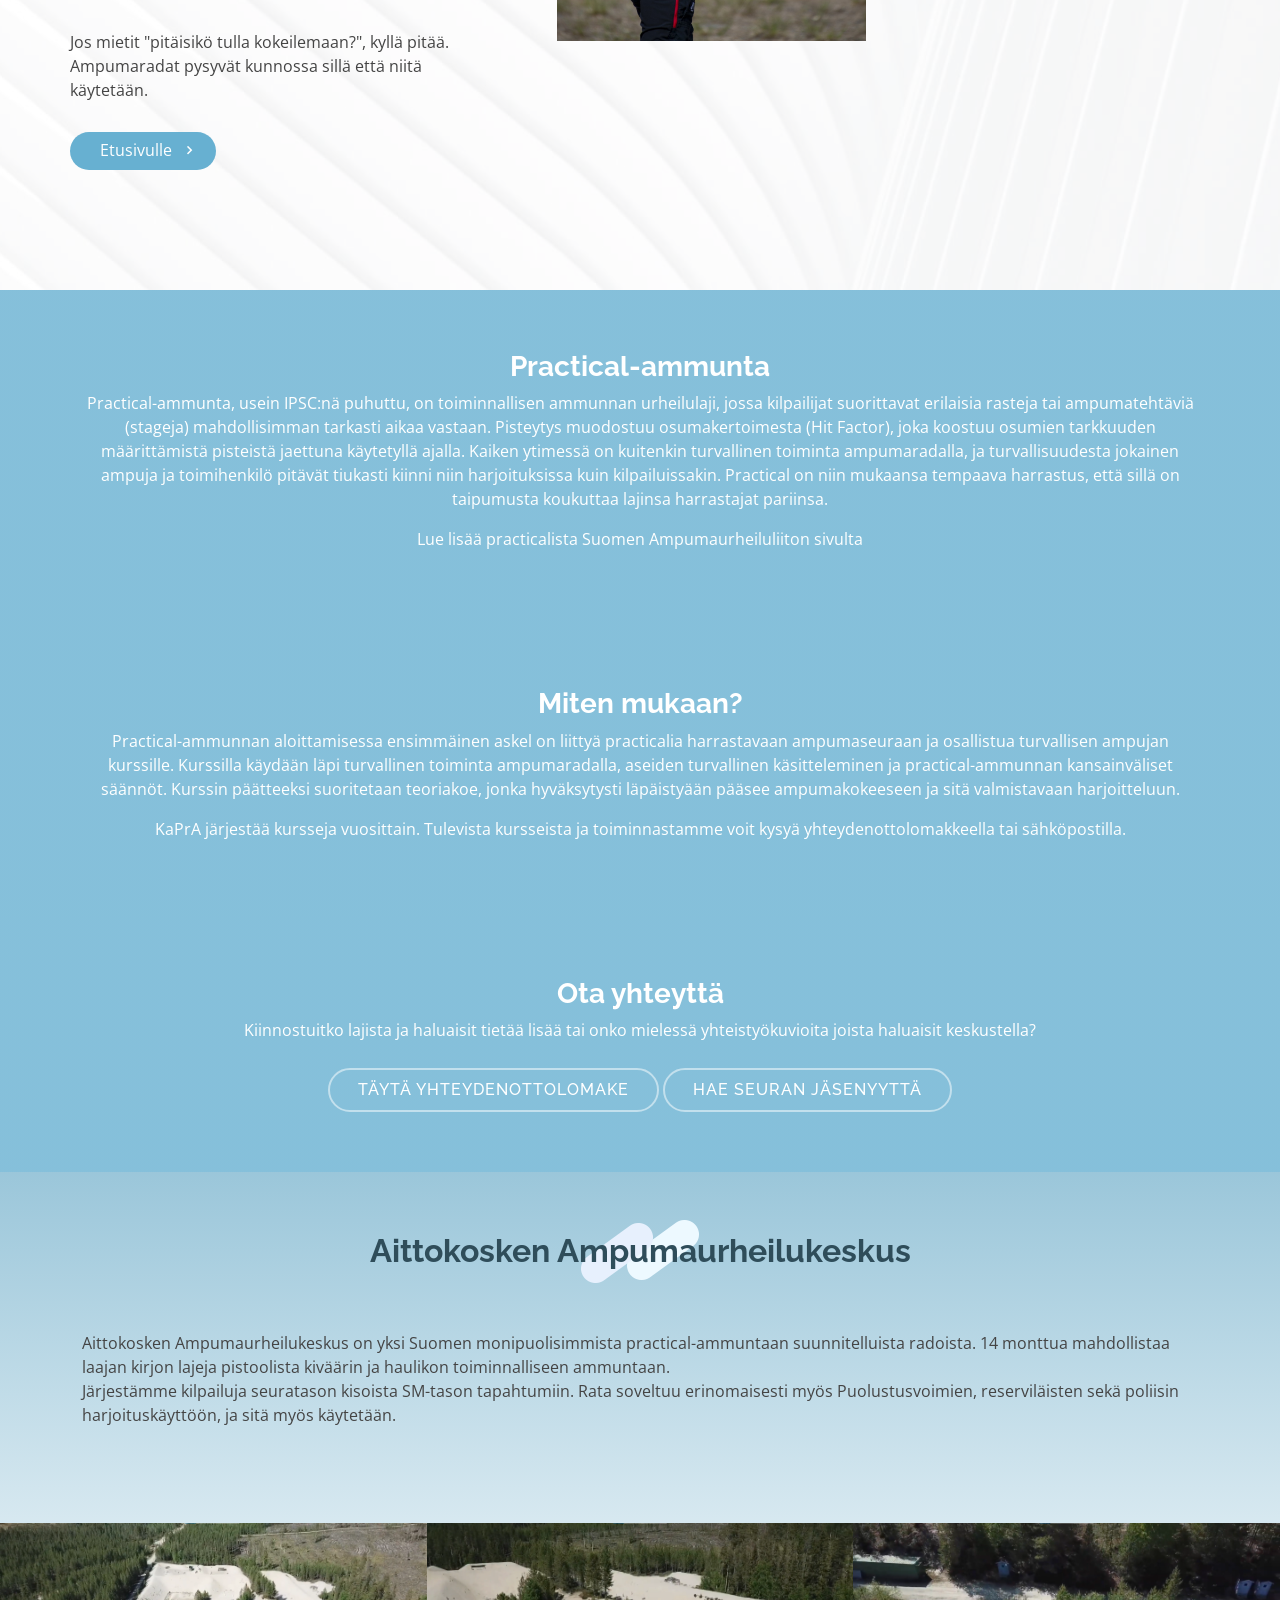
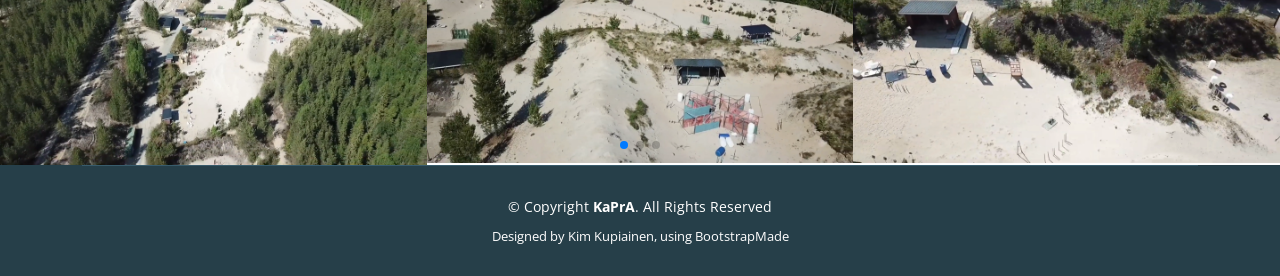
==== commit ef3e9919: "fixes" ====
--- a/index.html
+++ b/index.html
@@ -81,9 +81,9 @@
                       <div class="content">
                           <h3>Ampumaseura Kainuun sydämessä</h3>
 							<p>Kainuun Practical Ampujat, lyhennettynä KaPrA, on noin 300 jäsenen practical-ammuntaan keskittynyt ampumaseura. Harrastajistamme löytyy niin vasta-alkaneita kuin SM- ja MM-tason kilpailijoita. Seuramme nuorin kilpailija voitti äskettäin Action Air -lajin SM-kisat super junior -sarjassa ja valmistautuu nyt kansainvälisiin kilpailuihin.</p>
-							<p>Kotipaikkanamme on Aittokosken Ampumaurheilukeskus Suomussalmella. 14 montullaan se tarjoaa erinomaiset puitteet niin pistoolin, kiväärin kuin haulikon toiminnalliseen ammuntaan. Rata on vuodesta 2024 täysin suomalaisessa omistuksessa.</p>
+							<p>Kotipaikkanamme on Aittokosken Ampumaurheilukeskus Suomussalmella. 14 montullaan se tarjoaa erinomaiset puitteet niin pistoolin, kiväärin kuin haulikon toiminnalliseen ammuntaan. Rata on ollut vuodesta 2024 täysin suomalaisessa omistuksessa.</p>
 							<p>Teemme aktiivista yhteistyötä Puolustusvoimien, poliisin ja reserviläisjärjestöjen kanssa. Tavoitteemme on yksinkertainen: pidetään suomalaisten ampumataito korkealla tasolla.</p>
-							<p>Ja jos mietit pitäisikö tulla kokeilemaan, kyllä pitää. Ampumaradat pysyvät kunnossa parhaiten silloin kun niillä ammutaan.</p>
+							<p>Jos mietit "pitäisikö tulla kokeilemaan?", kyllä pitää. Ampumaradat pysyvät kunnossa sillä että niitä käytetään.</p>
                           <a href="#" class="about-btn">Etusivulle<i class="bx bx-chevron-right"></i></a>
                       </div>
                   </div>
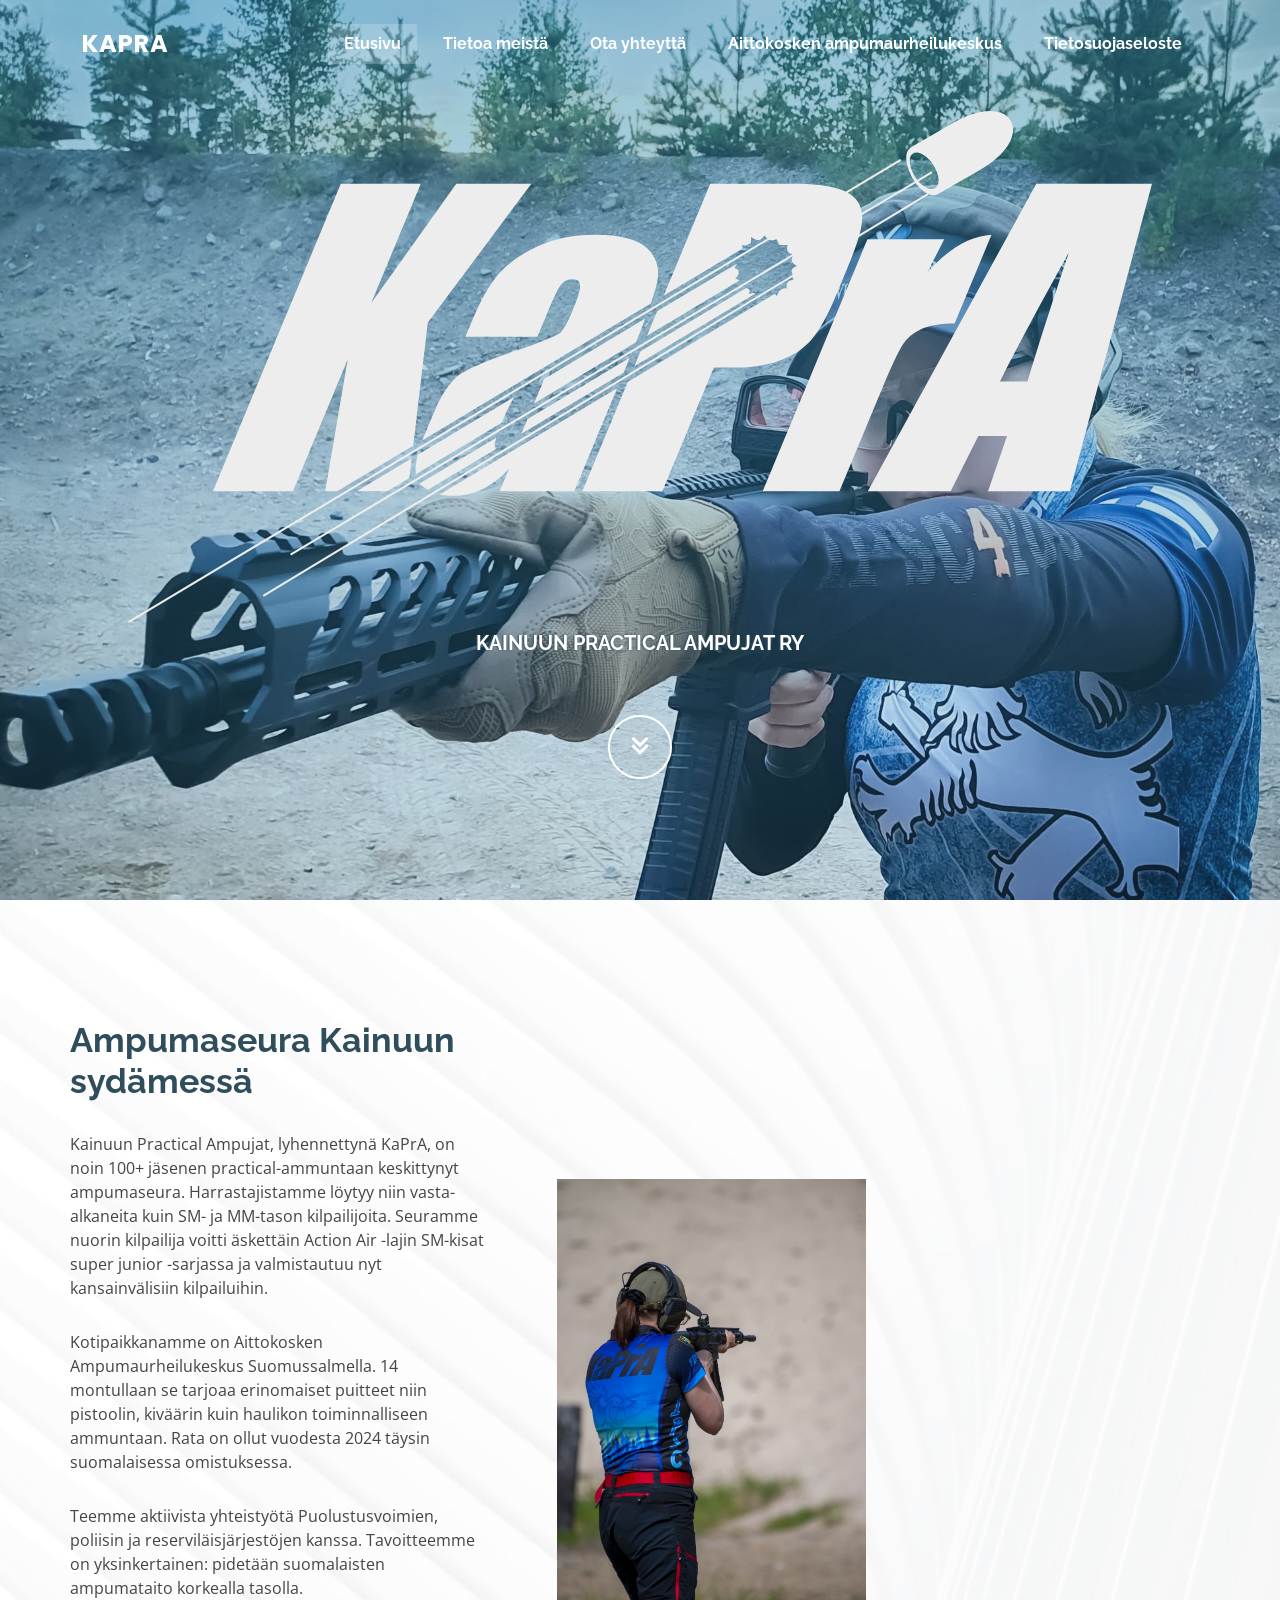
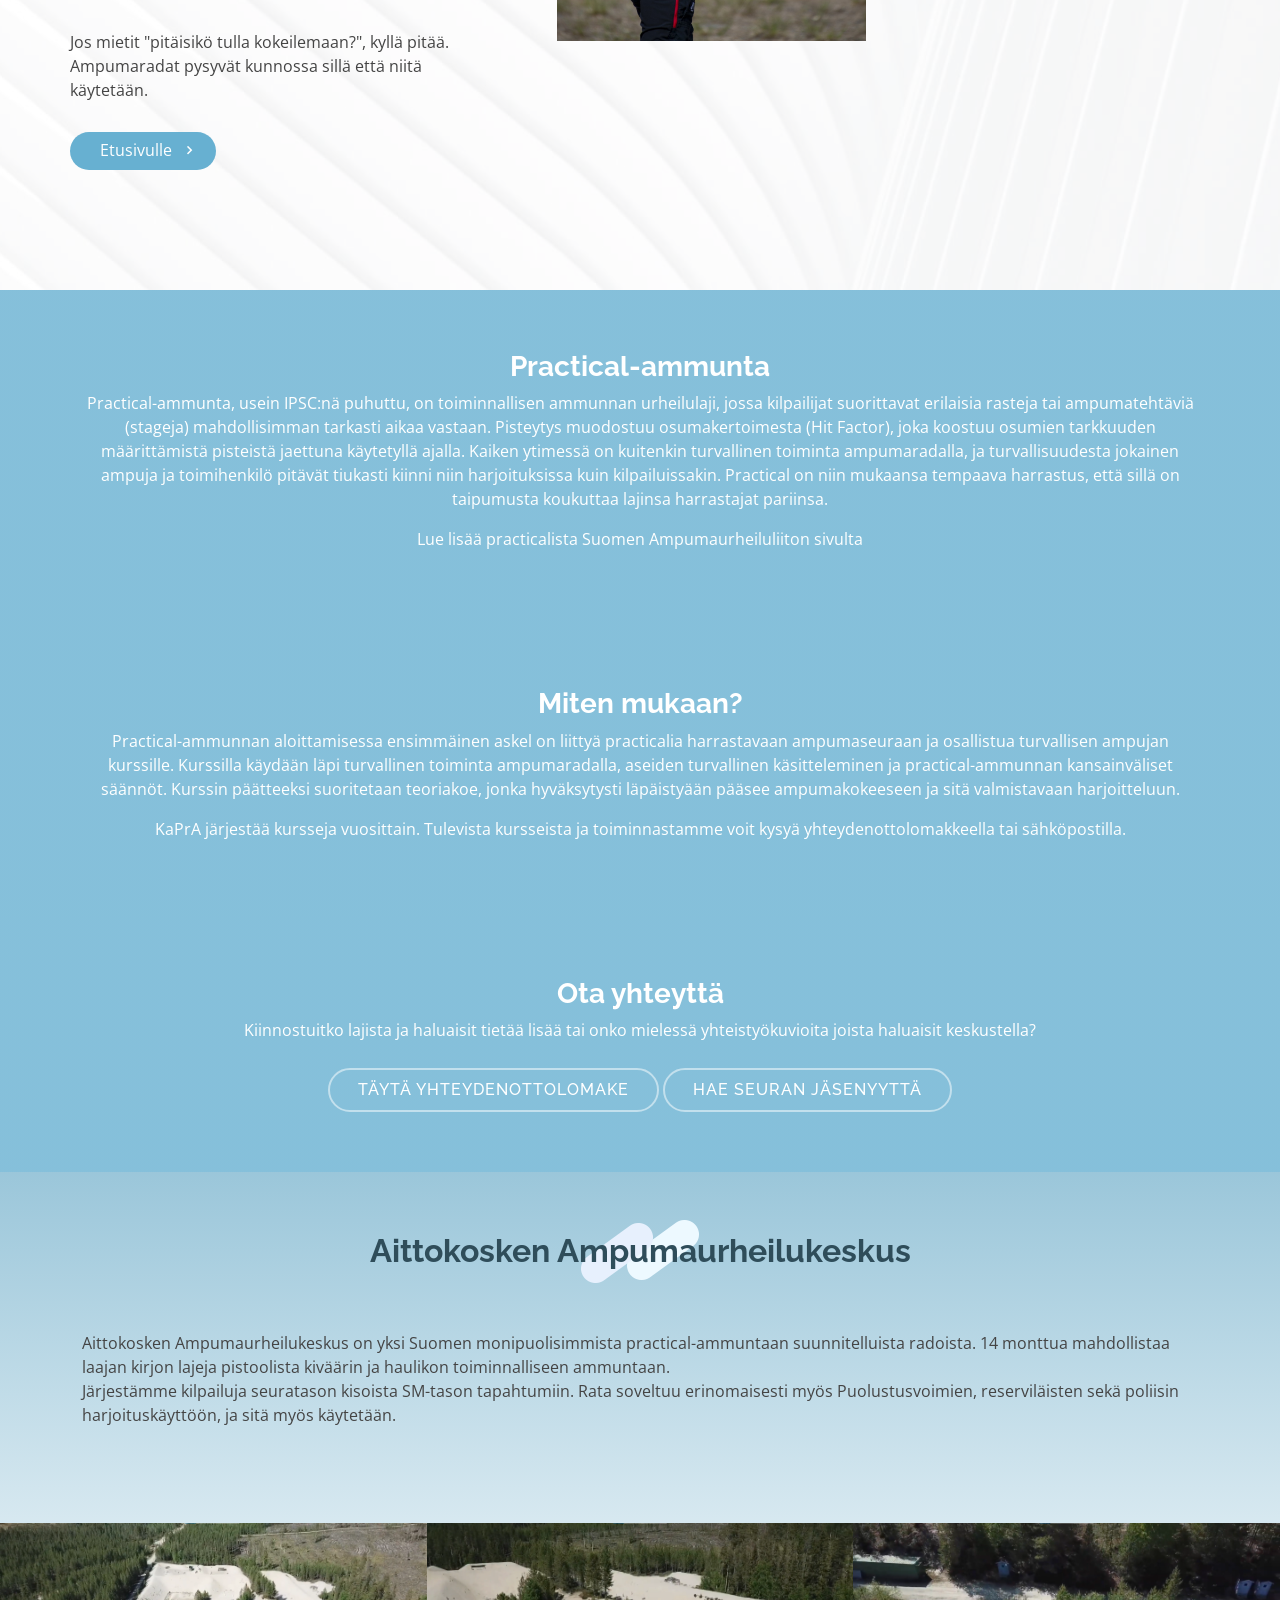
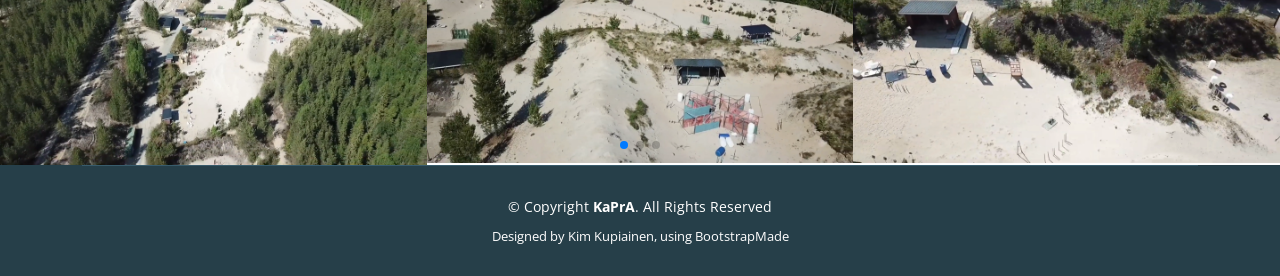
==== commit 2bffd372: "fixes to information" ====
--- a/index.html
+++ b/index.html
@@ -80,7 +80,7 @@
                   <div class="content col-xl-5 d-flex align-items-stretch" data-aos="fade-up">
                       <div class="content">
                           <h3>Ampumaseura Kainuun sydämessä</h3>
-							<p>Kainuun Practical Ampujat, lyhennettynä KaPrA, on noin 300 jäsenen practical-ammuntaan keskittynyt ampumaseura. Harrastajistamme löytyy niin vasta-alkaneita kuin SM- ja MM-tason kilpailijoita. Seuramme nuorin kilpailija voitti äskettäin Action Air -lajin SM-kisat super junior -sarjassa ja valmistautuu nyt kansainvälisiin kilpailuihin.</p>
+							<p>Kainuun Practical Ampujat, lyhennettynä KaPrA, on noin 100+ jäsenen practical-ammuntaan keskittynyt ampumaseura. Harrastajistamme löytyy niin vasta-alkaneita kuin SM- ja MM-tason kilpailijoita. Seuramme nuorin kilpailija voitti äskettäin Action Air -lajin SM-kisat super junior -sarjassa ja valmistautuu nyt kansainvälisiin kilpailuihin.</p>
 							<p>Kotipaikkanamme on Aittokosken Ampumaurheilukeskus Suomussalmella. 14 montullaan se tarjoaa erinomaiset puitteet niin pistoolin, kiväärin kuin haulikon toiminnalliseen ammuntaan. Rata on ollut vuodesta 2024 täysin suomalaisessa omistuksessa.</p>
 							<p>Teemme aktiivista yhteistyötä Puolustusvoimien, poliisin ja reserviläisjärjestöjen kanssa. Tavoitteemme on yksinkertainen: pidetään suomalaisten ampumataito korkealla tasolla.</p>
 							<p>Jos mietit "pitäisikö tulla kokeilemaan?", kyllä pitää. Ampumaradat pysyvät kunnossa sillä että niitä käytetään.</p>
